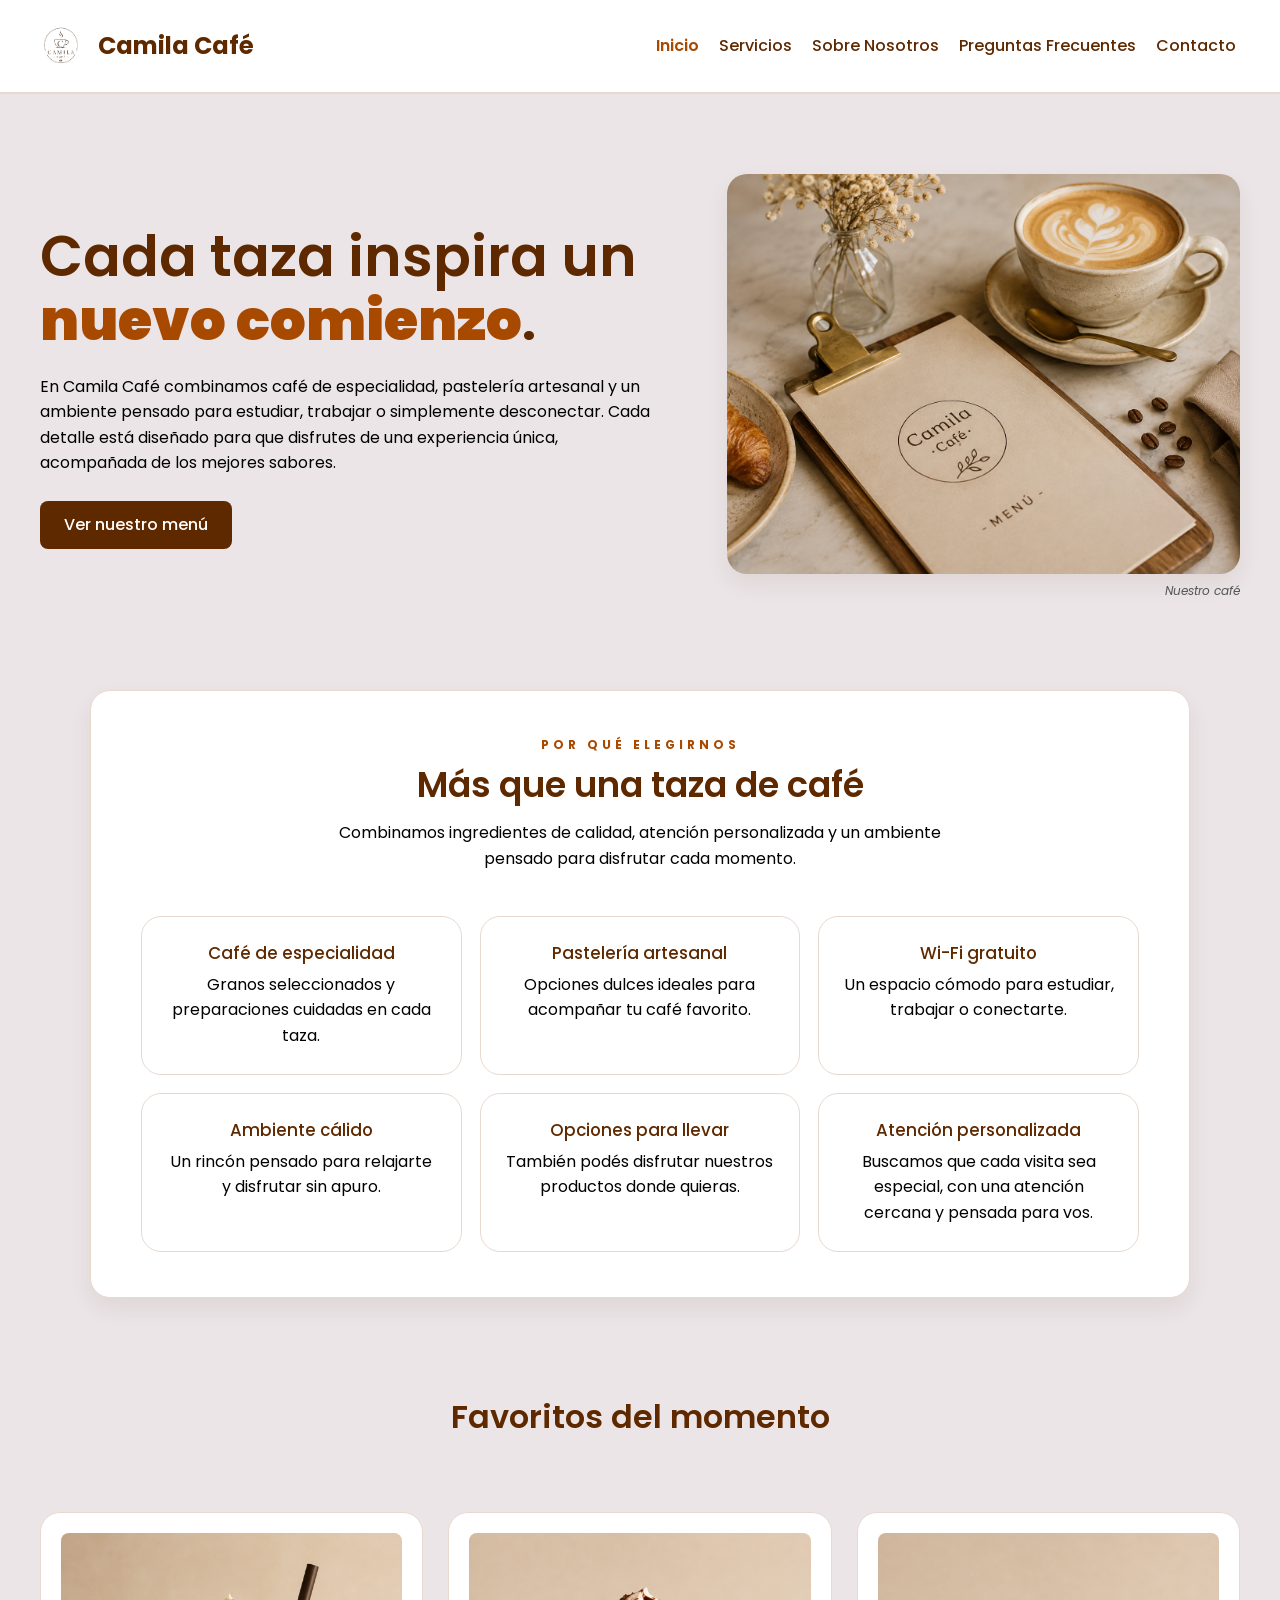
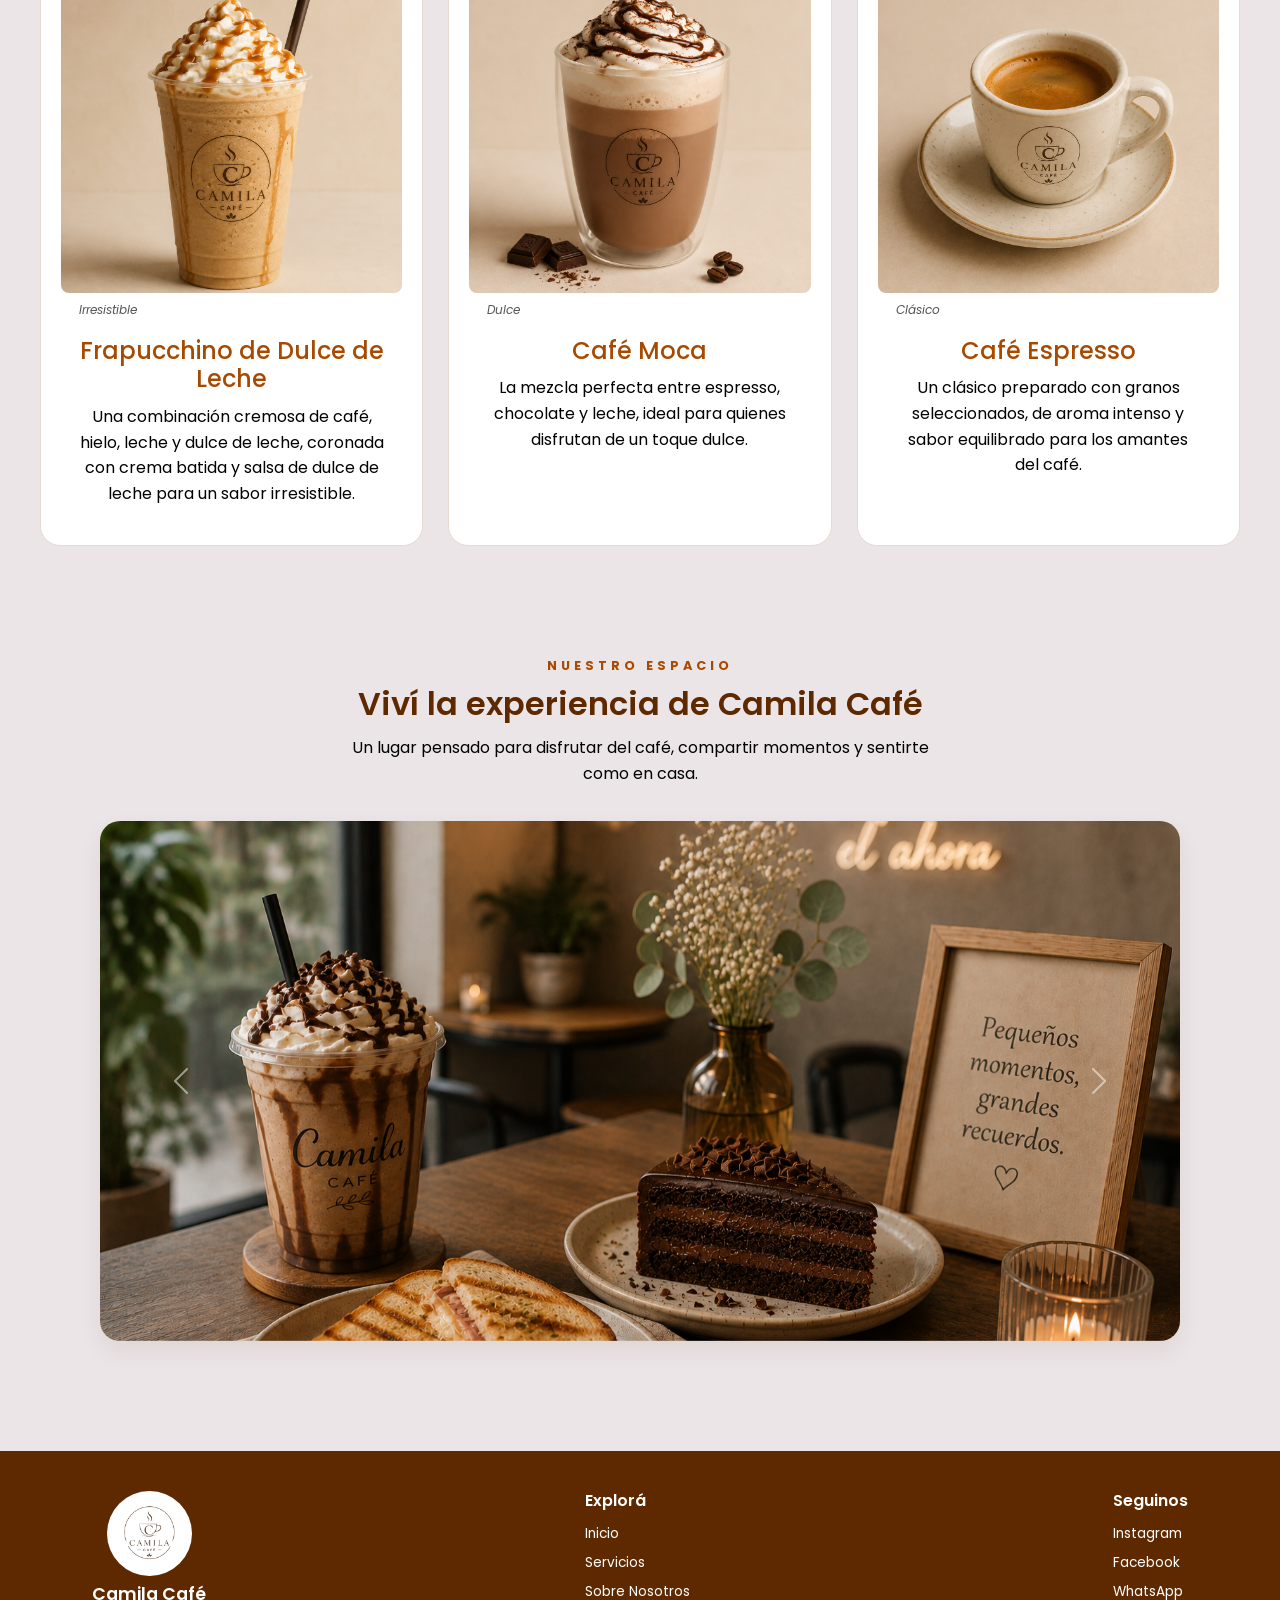
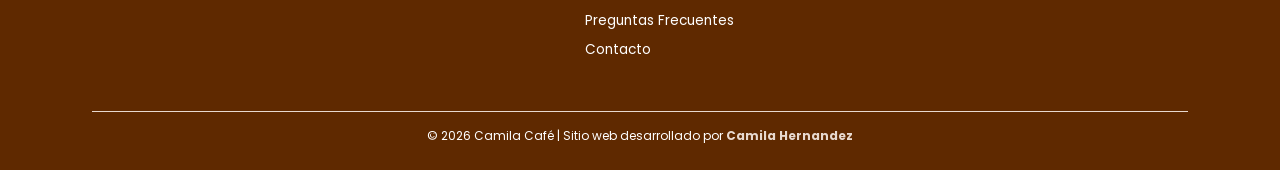
==== index.html @ 02be41f7 "Migracion de CSS a SCSS" ====
<!DOCTYPE html>
<html lang="es">

<head>
    <meta charset="UTF-8">
    <meta name="viewport" content="width=device-width, initial-scale=1.0">

    <title>Inicio</title>

    <!-- BOOTSTRAP CSS -->
    <link href="https://cdn.jsdelivr.net/npm/bootstrap@5.3.8/dist/css/bootstrap.min.css" rel="stylesheet"
        integrity="sha384-sRIl4kxILFvY47J16cr9ZwB07vP4J8+LH7qKQnuqkuIAvNWLzeN8tE5YBujZqJLB" crossorigin="anonymous">

    <!-- MI CSS -->
    <link rel="stylesheet" href="./styles/style.css">

</head>

<body>

    <!-- ENCABEZADO -->
    <header>

        <!-- NAVBAR BOOTSTRAP -->
        <nav class="navbar navbar-expand-lg navbar-camila">

            <div class="container-fluid">

                <!-- LOGO Y NOMBRE -->
                <a class="navbar-brand logo" href="./index.html">
                    <img src="./assets/logosinfondo.png" alt="Logo de Camila Café">
                    <h1>Camila Café</h1>
                </a>

                <!-- BOTÓN HAMBURGUESA -->
                <button class="navbar-toggler" type="button" data-bs-toggle="collapse" data-bs-target="#menuCamila"
                    aria-controls="menuCamila" aria-expanded="false" aria-label="Abrir menú de navegación">

                    <span class="navbar-toggler-icon"></span>

                </button>

                <!-- ENLACES -->
                <div class="collapse navbar-collapse" id="menuCamila">

                    <ul class="navbar-nav ms-auto">

                        <li class="nav-item"><a class="nav-link active" aria-current="page"
                                href="./index.html">Inicio</a></li>
                        <li class="nav-item"><a class="nav-link" href="./pages/servicios.html">Servicios</a></li>
                        <li class="nav-item"><a class="nav-link" href="./pages/sobre-nosotros.html">Sobre Nosotros</a>
                        </li>
                        <li class="nav-item"><a class="nav-link" href="./pages/preguntas.html">Preguntas Frecuentes</a>
                        </li>
                        <li class="nav-item"><a class="nav-link" href="./pages/contacto.html">Contacto</a></li>

                    </ul>

                </div>

            </div>

        </nav>

    </header>

    <!--PAGINA PRINCIPAL-->

    <main>

        <!--HERO-->

        <section class="titulo-inicio">

            <div class="texto-inicio">

                <h2>
                    Cada taza inspira un <strong>nuevo comienzo</strong>.
                </h2>

                <p>
                    En Camila Café combinamos café de especialidad, pastelería artesanal y
                    un ambiente pensado para estudiar, trabajar o simplemente desconectar.
                    Cada detalle está diseñado para que disfrutes de una experiencia única,
                    acompañada de los mejores sabores.
                </p>

                <a href="./pages/servicios.html" class="boton-inicio">
                    Ver nuestro menú
                </a>

            </div>

            <figure class="imagen-inicio">
                <img src="./assets/cafe.png" alt="Café de Camila Café">
                <figcaption> Nuestro café</figcaption>
            </figure>

        </section>


        <!-- info principal-->
        <section class="porque-elegirnos">

            <div class="encabezado-seccion">
                <span>Por qué elegirnos</span>
                <h2>Más que una taza de café</h2>
                <p>
                    Combinamos ingredientes de calidad, atención personalizada
                    y un ambiente pensado para disfrutar cada momento.
                </p>
            </div>

            <div class="beneficios">

                <article class="beneficio">
                    <h3>Café de especialidad</h3>
                    <p>Granos seleccionados y preparaciones cuidadas en cada taza.</p>
                </article>

                <article class="beneficio">
                    <h3>Pastelería artesanal</h3>
                    <p>Opciones dulces ideales para acompañar tu café favorito.</p>
                </article>

                <article class="beneficio">
                    <h3>Wi-Fi gratuito</h3>
                    <p>Un espacio cómodo para estudiar, trabajar o conectarte.</p>
                </article>

                <article class="beneficio">
                    <h3>Ambiente cálido</h3>
                    <p>Un rincón pensado para relajarte y disfrutar sin apuro.</p>
                </article>

                <article class="beneficio">
                    <h3>Opciones para llevar</h3>
                    <p>También podés disfrutar nuestros productos donde quieras.</p>
                </article>

                <article class="beneficio">
                    <h3>Atención personalizada</h3>
                    <p>Buscamos que cada visita sea especial, con una atención cercana y pensada para vos. </p>
                </article>

            </div>

        </section>

        <section class="nuestros-favoritos">
            <div class="encabezado-favoritos">
                <h2>Favoritos del momento</h2>
            </div>

            <div class="contenedor-favoritos">

                <article class="favoritos">
                    <figure>
                        <img src="./assets/frapuchino.png" alt="Foto frapuchino">
                        <figcaption> Irresistible</figcaption>
                    </figure>

                    <div class="texto-favoritos">
                        <h3>Frapucchino de Dulce de Leche</h3>
                        <p>
                            Una combinación cremosa de café, hielo, leche y dulce de leche, coronada con crema batida y
                            salsa de dulce de leche para un sabor irresistible.
                        </p>

                    </div>


                </article>

                <article class="favoritos">
                    <figure>
                        <img src="./assets/cafemoca.png" alt="Foto frapuchino">
                        <figcaption> Dulce</figcaption>
                    </figure>

                    <div class="texto-favoritos">
                        <h3>Café Moca </h3>
                        <p>
                            La mezcla perfecta entre espresso, chocolate y leche,
                            ideal para quienes disfrutan de un toque dulce.
                        </p>

                    </div>


                </article>

                <article class="favoritos">
                    <figure>
                        <img src="./assets/espresso.png" alt="Foto frapuchino">
                        <figcaption> Clásico</figcaption>
                    </figure>

                    <div class="texto-favoritos">
                        <h3>Café Espresso </h3>
                        <p>
                            Un clásico preparado con granos seleccionados, de aroma intenso y sabor equilibrado para los
                            amantes del café.
                        </p>

                    </div>


                </article>


            </div>




        </section>

        <!----- CARRUSEL ------->
        <section class="galeria">

            <div class="encabezado-galeria">
                <span>Nuestro espacio</span>
                <h2>Viví la experiencia de Camila Café</h2>
                <p>
                    Un lugar pensado para disfrutar del café,
                    compartir momentos y sentirte como en casa.
                </p>
            </div>

            <!-- CAROUSEL BOOTSTRAP -->
            <div id="carouselCamila" class="carousel slide">

                <div class="carousel-inner">

                    <div class="carousel-item active">
                        <img src="./assets/carrusel1.png" class="d-block w-100" alt="Interior de Camila Café">
                    </div>
                    <div class="carousel-item">
                        <img src="./assets/carrusel2.png" class="d-block w-100" alt="Mesa y café de Camila Café">
                    </div>
                    <div class="carousel-item">
                        <img src="./assets/carrusel3.png" class="d-block w-100" alt="Sector de café de Camila Café">
                    </div>
                    <div class="carousel-item">
                        <img src="./assets/carrusel4.png" class="d-block w-100" alt="Sector de café de Camila Café">
                    </div>
                    <div class="carousel-item">
                        <img src="./assets/carrusel5.png" class="d-block w-100" alt="Sector de café de Camila Café">
                    </div>

                </div>

                <!-- FLECHA ANTERIOR -->
                <button class="carousel-control-prev" type="button" data-bs-target="#carouselCamila"
                    data-bs-slide="prev">

                    <span class="carousel-control-prev-icon" aria-hidden="true"></span>

                    <span class="visually-hidden">Anterior</span>

                </button>

                <!-- FLECHA SIGUIENTE -->
                <button class="carousel-control-next" type="button" data-bs-target="#carouselCamila"
                    data-bs-slide="next">

                    <span class="carousel-control-next-icon" aria-hidden="true"></span>

                    <span class="visually-hidden">Siguiente</span>

                </button>

            </div>

        </section>


    </main>

    <!-- PIE DE PAGINA-->

    <footer>

        <section class="pie">

            <div class="footerlogo">
                <figure>
                    <img src="./assets/logosinfondo.png" alt="Logo Camila Café">
                    <figcaption>
                        <h3>
                            Camila Café
                        </h3>
                    </figcaption>
                </figure>

            </div>



            <div class="footerlinks">
                <h3>Explorá</h3>
                <nav>
                    <ul>
                        <li><a href="./index.html">Inicio</a></li>
                        <li><a href="./pages/servicios.html">Servicios</a></li>
                        <li><a href="./pages/sobre-nosotros.html"> Sobre Nosotros</a></li>
                        <li><a href="./pages/preguntas.html">Preguntas Frecuentes</a></li>
                        <li><a href="./pages/contacto.html">Contacto</a></li>
                    </ul>
                </nav>

            </div>


            <div class="redes-pie">
                <h3>Seguinos</h3>
                <ul>
                    <li><a href="https://www.instagram.com/" target="_blank" rel="noopener noreferrer">Instagram</a>
                    </li>
                    <li><a href="https://www.facebook.com/" target="_blank" rel="noopener noreferrer">Facebook</a></li>
                    <li><a href="https://www.whatsapp.com/" target="_blank" rel="noopener noreferrer">WhatsApp</a></li>
                </ul>

            </div>

            <div class="copy">
                <p>
                    &copy; 2026 Camila Café | Sitio web desarrollado por <strong>Camila Hernandez</strong>
                </p>

            </div>

        </section>




    </footer>

    <!-- BOOTSTRAP JS -->
    <script src="https://cdn.jsdelivr.net/npm/bootstrap@5.3.8/dist/js/bootstrap.bundle.min.js"
        integrity="sha384-FKyoEForCGlyvwx9Hj09JcYn3nv7wiPVlz7YYwJrWVcXK/BmnVDxM+D2scQbITxI" crossorigin="anonymous">
        </script>

</body>

</html>
---- styles/style.css ----
@import url("https://fonts.googleapis.com/css2?family=Poppins:wght@300;400;500;600;700&display=swap");
* {
  margin: 0;
  padding: 0;
  box-sizing: border-box;
}

body {
  font-family: "Poppins", sans-serif;
  color: #000000;
  background-color: #EBE5E7;
  font-size: 16px;
}

main {
  padding: 20px;
}
main h2 {
  font-size: 2rem;
  font-weight: 600;
  color: #5F2900;
}
main h3 {
  font-size: 1.5rem;
  font-weight: 500;
  color: #A84900;
}
main p {
  font-size: 1rem;
  font-weight: 400;
  line-height: 1.6;
  color: #000000;
}

section {
  padding: 10px;
  margin-bottom: 5px;
}

img {
  max-width: 100%;
  height: auto;
}

header {
  background-color: #FFFFFF;
  border-bottom: 2px solid #E8D9CF;
}

.navbar-camila {
  padding: 1rem 1.5rem;
}
.navbar-camila .navbar-nav {
  gap: 0.25rem;
}
.navbar-camila .nav-link {
  color: #5F2900;
  font-weight: 500;
  padding: 0.75rem 1rem;
  border-radius: 8px;
  transition: 0.3s;
}
.navbar-camila .nav-link:hover {
  background-color: #E8D9CF;
  color: #A84900;
}
.navbar-camila .nav-link.active {
  color: #A84900;
  font-weight: 600;
}

.logo {
  display: flex;
  align-items: center;
  gap: 0.75rem;
  text-decoration: none;
}
.logo img {
  width: 50px;
  height: auto;
}
.logo h1 {
  color: #5F2900;
  font-size: 1.5rem;
  font-weight: 700;
  margin: 0;
}

.navbar-toggler {
  border: 1px solid #E8D9CF;
}
.navbar-toggler:focus {
  box-shadow: 0 0 0 0.15rem rgba(95, 41, 0, 0.15);
}

footer {
  background-color: #5F2900;
  color: #FFFFFF;
  padding: 30px 20px 15px;
}
footer ul {
  padding: 0;
  margin: 0;
}
footer li {
  list-style: none;
  margin-bottom: 5px;
}
footer a {
  color: #FFFFFF;
  text-decoration: none;
  font-size: 0.85rem;
  transition: 0.3s;
}
footer a:hover {
  color: #E8D9CF;
}

.pie {
  max-width: 1200px;
  width: 90%;
  margin: 0 auto;
  display: flex;
  flex-direction: column;
  align-items: center;
  gap: 25px;
}

.footerlogo {
  display: flex;
  justify-content: center;
  align-items: center;
}
.footerlogo figure {
  margin: 0;
  text-align: center;
}
.footerlogo img {
  width: 85px;
  height: auto;
  background-color: #FFFFFF;
  border-radius: 50%;
  padding: 5px;
}
.footerlogo h3 {
  margin: 8px 0 0;
  color: #FFFFFF;
  font-size: 1.1rem;
  font-weight: 600;
}

.footerlinks,
.redes-pie {
  text-align: center;
}
.footerlinks h3,
.redes-pie h3 {
  color: #FFFFFF;
  font-size: 1rem;
  font-weight: 600;
  margin-bottom: 10px;
}

.copy {
  width: 100%;
  margin-top: 5px;
  padding-top: 15px;
  border-top: 1px solid #E8D9CF;
  text-align: center;
}
.copy p {
  margin: 0;
  color: #FFFFFF;
  font-size: 0.75rem;
}
.copy strong {
  color: #E8D9CF;
}

@media (min-width: 768px) {
  .pie {
    flex-direction: row;
    justify-content: space-between;
    align-items: flex-start;
    flex-wrap: wrap;
  }
  .footerlogo,
  .footerlinks,
  .redes-pie {
    text-align: left;
  }
  .copy {
    flex-basis: 100%;
  }
}
@media (min-width: 1024px) {
  .pie {
    flex-direction: row;
    justify-content: space-between;
    align-items: flex-start;
    flex-wrap: wrap;
    gap: 40px;
  }
  .footerlogo {
    justify-content: flex-start;
    text-align: left;
  }
  .footerlinks {
    text-align: left;
  }
  .redes-pie {
    text-align: left;
  }
  .copy {
    flex-basis: 100%;
    width: 100%;
  }
}
.titulo-inicio {
  max-width: 1250px;
  margin: 40px auto 60px;
  padding: 20px;
  display: grid;
  grid-template-columns: 1fr;
  gap: 35px;
  align-items: center;
}

.texto-inicio h2 {
  margin-bottom: 20px;
  font-size: 2.5rem;
  line-height: 1.15;
  font-weight: 600;
  color: #5F2900;
}
.texto-inicio h2 strong {
  color: #A84900;
}
.texto-inicio p {
  margin-bottom: 25px;
}

.imagen-inicio {
  margin: 0;
}
.imagen-inicio img {
  width: 100%;
  height: 280px;
  object-fit: cover;
  border-radius: 20px;
  box-shadow: 0 10px 22px rgba(95, 41, 0, 0.08);
}
.imagen-inicio figcaption {
  margin-top: 8px;
  font-size: 0.75rem;
  font-style: italic;
  color: #555555;
  text-align: right;
}

.porque-elegirnos {
  max-width: 1100px;
  width: 90%;
  margin: 70px auto;
  padding: 35px 25px;
  background-color: #FFFFFF;
  border: 1px solid #E8D9CF;
  border-radius: 20px;
  box-shadow: 0 10px 22px rgba(95, 41, 0, 0.08);
  text-align: center;
}

.encabezado-seccion {
  max-width: 650px;
  margin: 0 auto 45px;
  text-align: center;
}
.encabezado-seccion span {
  display: block;
  margin-bottom: 10px;
  color: #A84900;
  font-size: 0.75rem;
  font-weight: 700;
  letter-spacing: 4px;
  text-transform: uppercase;
}
.encabezado-seccion h2 {
  margin-bottom: 14px;
  font-size: 2.2rem;
  font-weight: 600;
  color: #5F2900;
}
.encabezado-seccion p {
  max-width: 620px;
  margin: 0 auto;
}

.beneficios {
  display: grid;
  grid-template-columns: 1fr;
  gap: 18px;
}

.nuestros-favoritos {
  max-width: 1250px;
  margin: 80px auto;
  padding: 20px;
  display: grid;
  grid-template-areas: "titulo" "favoritos";
  grid-template-columns: 1fr;
  gap: 2rem;
}

.encabezado-favoritos {
  grid-area: titulo;
  margin-bottom: 35px;
  text-align: center;
}

.contenedor-favoritos {
  grid-area: favoritos;
  display: grid;
  grid-template-columns: 1fr;
  gap: 25px;
}

.galeria {
  max-width: 1100px;
  width: 90%;
  margin: 80px auto;
}

.encabezado-galeria {
  margin-bottom: 35px;
  text-align: center;
}
.encabezado-galeria span {
  display: block;
  margin-bottom: 10px;
  color: #A84900;
  font-size: 0.8rem;
  font-weight: 700;
  letter-spacing: 4px;
  text-transform: uppercase;
}
.encabezado-galeria h2 {
  margin-bottom: 12px;
  color: #5F2900;
}
.encabezado-galeria p {
  max-width: 600px;
  margin: 0 auto;
}

#carouselCamila {
  overflow: hidden;
  border-radius: 20px;
  box-shadow: 0 10px 22px rgba(95, 41, 0, 0.08);
}
#carouselCamila .carousel-item img {
  width: 100%;
  height: 300px;
  object-fit: cover;
}

.contenedor {
  max-width: 1200px;
  width: 90%;
  margin: 70px auto 90px;
  padding: 55px 30px;
  background-color: #FFFFFF;
  border-radius: 20px;
  box-shadow: 0 10px 22px rgba(95, 41, 0, 0.08);
  text-align: center;
  position: relative;
  overflow: hidden;
}
.contenedor span {
  display: block;
  margin-bottom: 15px;
  color: #A84900;
  font-size: 0.8rem;
  font-weight: 700;
  letter-spacing: 4px;
  text-transform: uppercase;
}
.contenedor h2 {
  margin-bottom: 0;
  color: #5F2900;
  font-size: 2.4rem;
  font-weight: 600;
}
.contenedor::before {
  content: "";
  position: absolute;
  top: 0;
  left: 50%;
  transform: translateX(-50%);
  width: 100px;
  height: 5px;
  background-color: #A84900;
  border-radius: 0 0 20px 20px;
}

.cafe-caliente,
.cafe-frio,
.pasteleria {
  max-width: 1200px;
  width: 90%;
  margin: 0 auto 70px;
}
.cafe-caliente h2,
.cafe-frio h2,
.pasteleria h2 {
  margin-bottom: 30px;
  text-align: center;
  color: #5F2900;
}

.contenedor-calientes,
.contenedor-frios,
.contenedor-tortas {
  display: grid;
  grid-template-columns: 1fr;
  gap: 2rem;
}

.historia {
  max-width: 1100px;
  width: 90%;
  margin: 40px auto 70px;
  padding: 40px 25px;
  background-color: #FFFFFF;
  border: 1px solid #E8D9CF;
  border-radius: 20px;
  box-shadow: 0 10px 22px rgba(95, 41, 0, 0.08);
  position: relative;
  overflow: hidden;
}
.historia h2 {
  margin-bottom: 25px;
  color: #5F2900;
  text-align: left;
  font-size: 2rem;
}
.historia::after {
  content: "";
  position: absolute;
  width: 150px;
  height: 150px;
  top: -70px;
  right: -60px;
  background-color: #E8D9CF;
  border-radius: 50%;
  opacity: 0.5;
}

.esencia {
  max-width: 1100px;
  width: 90%;
  margin: 0 auto 70px;
}
.esencia h2 {
  text-align: center;
  margin-bottom: 35px;
  color: #5F2900;
}

.contenedor-esencia {
  display: flex;
  flex-direction: column;
  gap: 25px;
}

.cafeteria {
  max-width: 1100px;
  width: 90%;
  margin: 0 auto 80px;
}

.cafeteria-nosotros {
  display: flex;
  flex-direction: column;
  align-items: center;
  gap: 25px;
}
.cafeteria-nosotros h2 {
  text-align: center;
}
.cafeteria-nosotros figure {
  margin: 0;
  width: 100%;
}
.cafeteria-nosotros img {
  width: 100%;
  height: 320px;
  object-fit: cover;
  border-radius: 20px;
  box-shadow: 0 10px 22px rgba(95, 41, 0, 0.08);
}
.cafeteria-nosotros figcaption {
  margin-top: 8px;
  font-size: 0.8rem;
  font-style: italic;
  color: #555555;
  text-align: right;
}

.preguntas-frecuentes {
  max-width: 900px;
  width: 90%;
  margin: 0 auto 80px;
}
.preguntas-frecuentes > h2 {
  margin-bottom: 30px;
  color: #5F2900;
  text-align: center;
}

.accordion {
  --bs-accordion-border-color: #E8D9CF;
  --bs-accordion-border-radius: 20px;
}

.contacto {
  margin-bottom: 40px;
}

.informacion {
  max-width: 1100px;
  width: 90%;
  margin: 0 auto 50px;
}
.informacion > h2 {
  margin-bottom: 30px;
  text-align: center;
  color: #5F2900;
}

.texto-info {
  max-width: 600px;
  margin: 0 auto 35px;
  text-align: center;
}

.contenedor-informacion {
  display: flex;
  flex-direction: column;
  justify-content: center;
  gap: 20px;
}

@media (min-width: 768px) {
  .titulo-inicio {
    grid-template-columns: 1fr 1fr;
    gap: 45px;
  }
  .texto-inicio h2 {
    font-size: 3rem;
  }
  .imagen-inicio img {
    height: 350px;
  }
  .porque-elegirnos {
    padding: 45px 40px;
  }
  .beneficios {
    grid-template-columns: repeat(2, 1fr);
  }
  .contenedor-favoritos {
    grid-template-columns: repeat(2, 1fr);
  }
  #carouselCamila .carousel-item img {
    height: 430px;
  }
  .contenedor {
    padding: 65px 50px;
  }
  .contenedor h2 {
    font-size: 3rem;
  }
  .contenedor-calientes,
  .contenedor-frios,
  .contenedor-tortas {
    grid-template-columns: repeat(2, 1fr);
  }
  .contenedor-esencia {
    flex-direction: row;
  }
  .historia p {
    text-align: justify;
  }
  .cafeteria-nosotros img {
    height: 420px;
  }
  .contenedor-informacion {
    flex-direction: row;
    flex-wrap: wrap;
  }
  .informacion > h2 {
    font-size: 2rem;
  }
}
@media (min-width: 1024px) {
  .titulo-inicio {
    grid-template-columns: 1.1fr 0.9fr;
    gap: 60px;
  }
  .texto-inicio h2 {
    font-size: 3.5rem;
  }
  .imagen-inicio img {
    height: 400px;
  }
  .porque-elegirnos {
    padding: 45px 50px;
  }
  .beneficios {
    grid-template-columns: repeat(3, 1fr);
  }
  .contenedor-favoritos {
    grid-template-columns: repeat(3, 1fr);
  }
  #carouselCamila .carousel-item img {
    height: 520px;
  }
  .contenedor {
    padding: 75px 80px;
  }
  .contenedor h2 {
    font-size: 3.6rem;
  }
  .contenedor-calientes,
  .contenedor-frios,
  .contenedor-tortas {
    grid-template-columns: repeat(3, 1fr);
  }
  .cafeteria-nosotros img {
    height: 500px;
  }
  .contenedor-informacion {
    flex-direction: row;
    flex-wrap: nowrap;
    gap: 30px;
  }
}
.boton-inicio {
  display: inline-block;
  padding: 12px 24px;
  background-color: #5F2900;
  color: #FFFFFF;
  border: none;
  border-radius: 8px;
  text-decoration: none;
  font-weight: 500;
  cursor: pointer;
  transition: 0.3s;
}
.boton-inicio:hover {
  background-color: #A84900;
  color: #FFFFFF;
}

.beneficio {
  padding: 26px 24px;
  background-color: #FFFFFF;
  border: 1px solid #E8D9CF;
  border-radius: 20px;
  text-align: center;
  transition: 0.3s;
}
.beneficio h3 {
  margin-bottom: 8px;
  font-size: 1.05rem;
  font-weight: 500;
  color: #5F2900;
}
.beneficio p {
  margin: 0;
}
.beneficio:hover {
  transform: translateY(-4px);
  box-shadow: 0 10px 22px rgba(95, 41, 0, 0.08);
  border-color: #A84900;
}

.favoritos {
  padding: 1.25rem;
  overflow: hidden;
  background-color: #FFFFFF;
  border: 1px solid #E8D9CF;
  border-radius: 20px;
  transition: 0.3s;
}
.favoritos:hover {
  transform: translateY(-5px);
  box-shadow: 0 10px 22px rgba(95, 41, 0, 0.08);
}
.favoritos figure {
  margin: 0;
}
.favoritos img {
  width: 100%;
  height: 320px;
  object-fit: cover;
  border-radius: 8px;
}
.favoritos figcaption {
  padding: 8px 18px 0;
  font-size: 0.75rem;
  font-style: italic;
  color: #555555;
}

.texto-favoritos {
  padding: 18px;
}
.texto-favoritos h3 {
  margin-bottom: 10px;
  color: #A84900;
  text-align: center;
}
.texto-favoritos p {
  margin: 0;
  text-align: center;
}

.calientes,
.frio,
.tortas {
  overflow: hidden;
  padding: 0;
  background-color: #FFFFFF;
  border: 1px solid #E8D9CF;
  border-radius: 20px;
  transition: 0.3s;
}
.calientes:hover,
.frio:hover,
.tortas:hover {
  transform: translateY(-5px);
  box-shadow: 0 10px 22px rgba(95, 41, 0, 0.08);
}
.calientes figure,
.frio figure,
.tortas figure {
  margin: 0;
}
.calientes img,
.frio img,
.tortas img {
  width: 100%;
  height: 280px;
  object-fit: cover;
}
.calientes figcaption,
.frio figcaption,
.tortas figcaption {
  padding: 8px 18px 0;
  font-size: 0.75rem;
  font-style: italic;
  color: #555555;
}
.calientes h3,
.frio h3,
.tortas h3 {
  padding: 15px 18px 0;
  color: #A84900;
  text-align: center;
  font-size: 1.2rem;
}
.calientes p,
.frio p,
.tortas p {
  padding: 0 18px 20px;
  margin: 0;
  text-align: center;
}
.calientes .historia-esencia,
.frio .historia-esencia,
.tortas .historia-esencia {
  flex: 1;
  min-width: 250px;
  padding: 30px 25px;
  background-color: #FFFFFF;
  border: 1px solid #E8D9CF;
  border-radius: 20px;
  text-align: center;
  transition: 0.3s;
}
.calientes .historia-esencia:hover,
.frio .historia-esencia:hover,
.tortas .historia-esencia:hover {
  transform: translateY(-4px);
  box-shadow: 0 10px 22px rgba(95, 41, 0, 0.08);
}
.calientes .historia-esencia h3,
.frio .historia-esencia h3,
.tortas .historia-esencia h3 {
  margin-bottom: 10px;
  color: #A84900;
}
.calientes .historia-esencia p,
.frio .historia-esencia p,
.tortas .historia-esencia p {
  margin: 0;
}

.historia-esencia {
  flex: 1;
  padding: 30px 25px;
  background-color: #FFFFFF;
  border: 1px solid #E8D9CF;
  border-radius: 20px;
  text-align: center;
  transition: 0.3s;
}
.historia-esencia:hover {
  transform: translateY(-4px);
  box-shadow: 0 10px 22px rgba(95, 41, 0, 0.08);
}
.historia-esencia h3 {
  margin-bottom: 10px;
  color: #A84900;
}
.historia-esencia p {
  margin: 0;
}

.accordion-item {
  margin-bottom: 15px;
  overflow: hidden;
  border: 1px solid #E8D9CF !important;
  border-radius: 20px !important;
}

.accordion-button {
  padding: 20px 25px;
  color: #5F2900;
  background-color: #FFFFFF;
  font-weight: 600;
  box-shadow: none !important;
}
.accordion-button:not(.collapsed) {
  color: #A84900;
  background-color: #EBE5E7;
  box-shadow: none;
}
.accordion-button:focus {
  border-color: #E8D9CF;
  box-shadow: none;
}

.accordion-body {
  padding: 20px 25px;
  background-color: #FFFFFF;
}

.ubis {
  flex: 1;
  width: 100%;
  padding: 30px 25px;
  background-color: #FFFFFF;
  border: 1px solid #E8D9CF;
  border-radius: 20px;
  text-align: center;
  transition: 0.3s;
}
.ubis:hover {
  transform: translateY(-4px);
  box-shadow: 0 10px 22px rgba(95, 41, 0, 0.08);
}
.ubis h3 {
  margin-bottom: 12px;
  color: #A84900;
  font-size: 1.15rem;
}
.ubis p {
  margin: 0;
  font-size: 0.95rem;
}

@media (min-width: 768px) {
  .favoritos img {
    height: 340px;
  }
  .calientes img,
  .frio img,
  .tortas img {
    height: 320px;
  }
  .preguntas-frecuentes {
    width: 85%;
    max-width: 800px;
    margin-bottom: 70px;
  }
  .preguntas-frecuentes > h2 {
    font-size: 2rem;
  }
  .accordion-button {
    padding: 20px 22px;
    font-size: 1rem;
  }
  .accordion-body {
    padding: 20px 22px;
    font-size: 0.95rem;
  }
}
@media (min-width: 1024px) {
  .favoritos img {
    height: 360px;
  }
  .calientes img,
  .frio img,
  .tortas img {
    height: 350px;
  }
  .preguntas-frecuentes {
    max-width: 900px;
    width: 80%;
    margin-bottom: 90px;
  }
  .preguntas-frecuentes > h2 {
    font-size: 2.2rem;
    margin-bottom: 35px;
  }
  .accordion-button {
    padding: 22px 25px;
    font-size: 1.05rem;
  }
  .accordion-body {
    padding: 22px 25px;
    font-size: 1rem;
  }
  .ubis {
    min-width: 0;
    padding: 35px 30px;
  }
}

/*# sourceMappingURL=style.css.map */
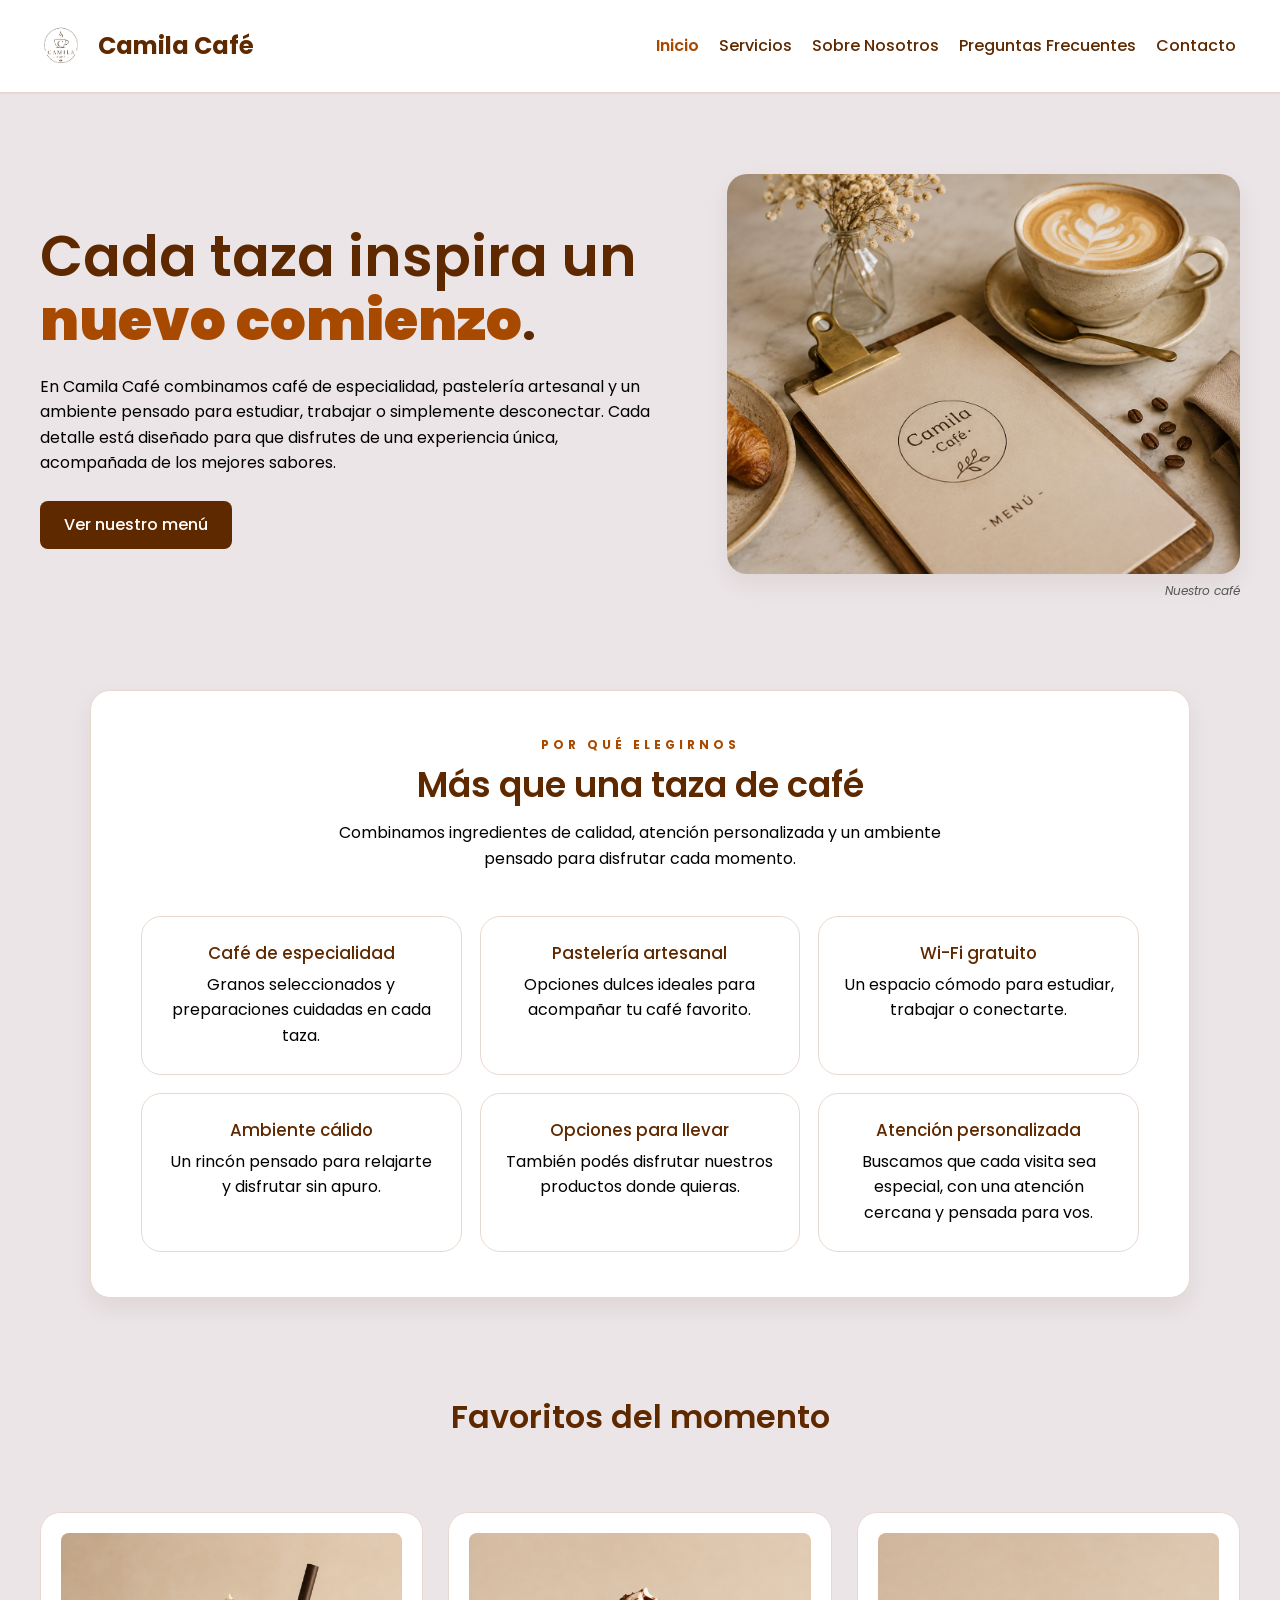
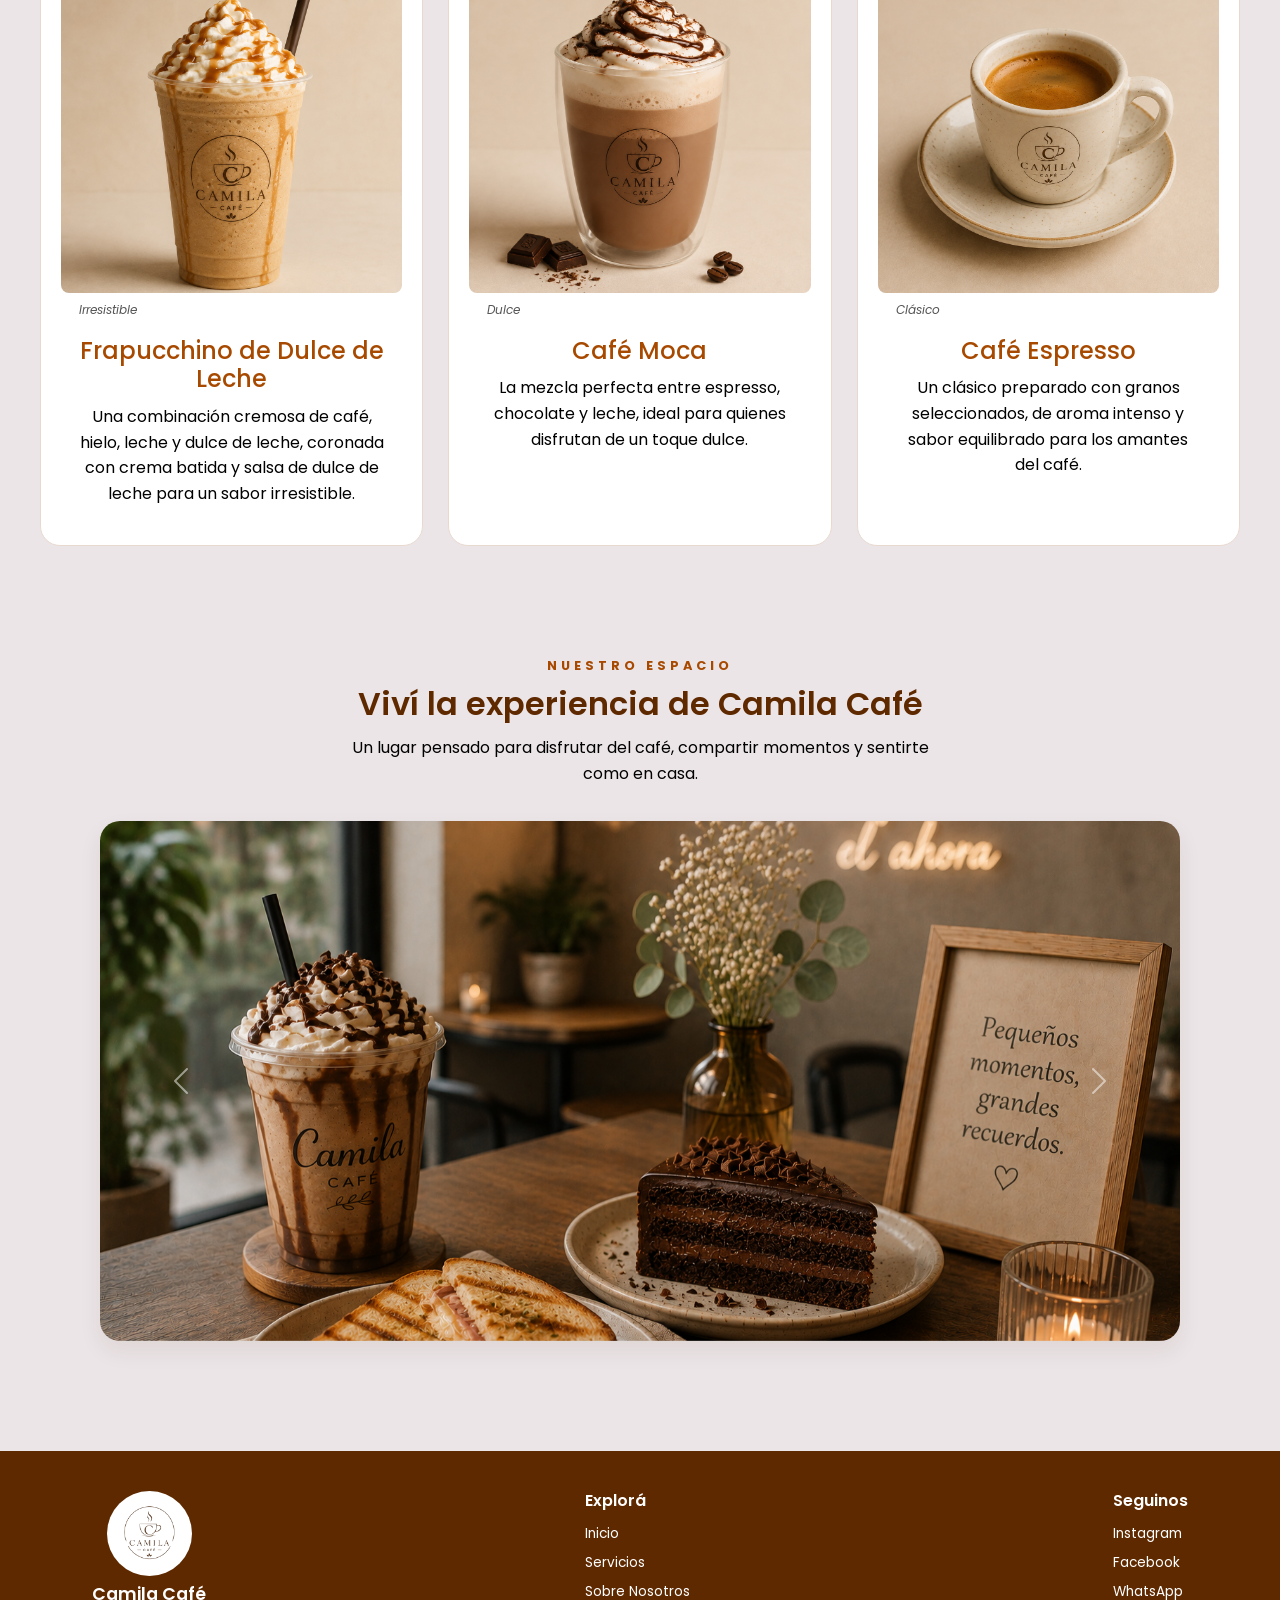
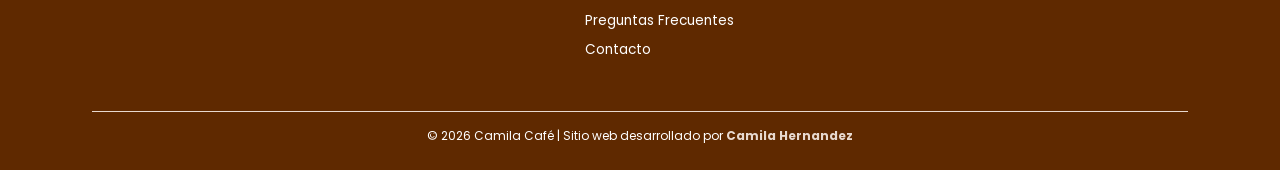
==== commit 063af67c: "Agregue animaciones al index" ====
--- a/index.html
+++ b/index.html
@@ -10,6 +10,14 @@
     <!-- BOOTSTRAP CSS -->
     <link href="https://cdn.jsdelivr.net/npm/bootstrap@5.3.8/dist/css/bootstrap.min.css" rel="stylesheet"
         integrity="sha384-sRIl4kxILFvY47J16cr9ZwB07vP4J8+LH7qKQnuqkuIAvNWLzeN8tE5YBujZqJLB" crossorigin="anonymous">
+
+    <!-- AOS -->
+
+    <link href="https://unpkg.com/aos@2.3.1/dist/aos.css" rel="stylesheet">
+
+    <!-- ANIMATE -->
+
+    <link rel="stylesheet" href="https://cdnjs.cloudflare.com/ajax/libs/animate.css/4.1.1/animate.min.css" />
 
     <!-- MI CSS -->
     <link rel="stylesheet" href="./styles/style.css">
@@ -74,7 +82,7 @@
 
             <div class="texto-inicio">
 
-                <h2>
+                <h2 class="animate__animated animate__fadeInLeft animate__slow">
                     Cada taza inspira un <strong>nuevo comienzo</strong>.
                 </h2>
 
@@ -111,7 +119,7 @@
                 </p>
             </div>
 
-            <div class="beneficios">
+            <div class="beneficios"  data-aos="fade-up" data-aos-duration="500" data-aos-easing="ease-out-cubic">
 
                 <article class="beneficio">
                     <h3>Café de especialidad</h3>
@@ -152,7 +160,7 @@
                 <h2>Favoritos del momento</h2>
             </div>
 
-            <div class="contenedor-favoritos">
+            <div class="contenedor-favoritos" data-aos="fade-up" data-aos-duration="500" data-aos-easing="ease-out-cubic">
 
                 <article class="favoritos">
                     <figure>
@@ -217,7 +225,7 @@
         </section>
 
         <!----- CARRUSEL ------->
-        <section class="galeria">
+        <section class="galeria" data-aos="fade-up" data-aos-duration="500" data-aos-easing="ease-out-cubic">
 
             <div class="encabezado-galeria">
                 <span>Nuestro espacio</span>
@@ -338,6 +346,13 @@
 
     </footer>
 
+    <!--AOS JS -->
+
+    <script src="https://unpkg.com/aos@2.3.1/dist/aos.js"></script>
+    <script>
+        AOS.init();
+    </script>
+
     <!-- BOOTSTRAP JS -->
     <script src="https://cdn.jsdelivr.net/npm/bootstrap@5.3.8/dist/js/bootstrap.bundle.min.js"
         integrity="sha384-FKyoEForCGlyvwx9Hj09JcYn3nv7wiPVlz7YYwJrWVcXK/BmnVDxM+D2scQbITxI" crossorigin="anonymous">
--- a/styles/style.css
+++ b/styles/style.css
@@ -58,7 +58,6 @@
   font-weight: 500;
   padding: 0.75rem 1rem;
   border-radius: 8px;
-  transition: 0.3s;
 }
 .navbar-camila .nav-link:hover {
   background-color: #E8D9CF;
@@ -110,7 +109,6 @@
   color: #FFFFFF;
   text-decoration: none;
   font-size: 0.85rem;
-  transition: 0.3s;
 }
 footer a:hover {
   color: #E8D9CF;
@@ -371,8 +369,10 @@
   background-color: #FFFFFF;
   border-radius: 20px;
   box-shadow: 0 10px 22px rgba(95, 41, 0, 0.08);
-  text-align: center;
-  position: relative;
+  display: flex;
+  flex-direction: column;
+  align-items: center;
+  text-align: center;
   overflow: hidden;
 }
 .contenedor span {
@@ -392,12 +392,10 @@
 }
 .contenedor::before {
   content: "";
-  position: absolute;
-  top: 0;
-  left: 50%;
-  transform: translateX(-50%);
+  display: block;
   width: 100px;
   height: 5px;
+  margin: -55px auto 35px;
   background-color: #A84900;
   border-radius: 0 0 20px 20px;
 }
@@ -434,7 +432,6 @@
   border: 1px solid #E8D9CF;
   border-radius: 20px;
   box-shadow: 0 10px 22px rgba(95, 41, 0, 0.08);
-  position: relative;
   overflow: hidden;
 }
 .historia h2 {
@@ -442,17 +439,6 @@
   color: #5F2900;
   text-align: left;
   font-size: 2rem;
-}
-.historia::after {
-  content: "";
-  position: absolute;
-  width: 150px;
-  height: 150px;
-  top: -70px;
-  right: -60px;
-  background-color: #E8D9CF;
-  border-radius: 50%;
-  opacity: 0.5;
 }
 
 .esencia {
@@ -550,6 +536,48 @@
   gap: 20px;
 }
 
+.formulario {
+  width: 90%;
+  max-width: 900px;
+  margin: 40px auto 80px;
+  padding: 30px 25px;
+  background-color: #FFFFFF;
+  border: 1px solid #E8D9CF;
+  border-radius: 20px;
+  box-shadow: 0 10px 22px rgba(95, 41, 0, 0.08);
+}
+.formulario h2 {
+  margin-bottom: 25px;
+  color: #5F2900;
+  text-align: center;
+}
+.formulario form {
+  display: flex;
+  flex-direction: column;
+  gap: 20px;
+}
+
+.informaciondecontacto {
+  display: flex;
+  flex-direction: column;
+  gap: 8px;
+}
+.informaciondecontacto label {
+  color: #5F2900;
+  font-weight: 500;
+}
+.informaciondecontacto input,
+.informaciondecontacto textarea {
+  width: 100%;
+  padding: 12px 15px;
+  border: 1px solid #E8D9CF;
+  border-radius: 8px;
+  font-family: inherit;
+}
+.informaciondecontacto textarea {
+  resize: vertical;
+}
+
 @media (min-width: 768px) {
   .titulo-inicio {
     grid-template-columns: 1fr 1fr;
@@ -600,6 +628,29 @@
   .informacion > h2 {
     font-size: 2rem;
   }
+  .formulario {
+    max-width: 800px;
+    padding: 40px;
+  }
+  .formulario form {
+    display: grid;
+    grid-template-columns: repeat(2, 1fr);
+    gap: 20px;
+  }
+  .informaciondecontacto {
+    width: 100%;
+  }
+  .informaciondecontacto input,
+  .informaciondecontacto textarea {
+    width: 100%;
+  }
+  .informaciondecontacto:last-of-type {
+    grid-column: 1/-1;
+  }
+  .boton-formulario {
+    grid-column: 1/-1;
+    justify-self: center;
+  }
 }
 @media (min-width: 1024px) {
   .titulo-inicio {
@@ -642,6 +693,25 @@
     flex-direction: row;
     flex-wrap: nowrap;
     gap: 30px;
+  }
+  .formulario {
+    max-width: 950px;
+    padding: 50px 60px;
+  }
+  .formulario form {
+    column-gap: 35px;
+    row-gap: 25px;
+  }
+  .formulario h2 {
+    font-size: 2rem;
+    margin-bottom: 30px;
+  }
+  .informaciondecontacto {
+    gap: 10px;
+  }
+  .informaciondecontacto input,
+  .informaciondecontacto textarea {
+    padding: 14px 16px;
   }
 }
 .boton-inicio {
@@ -654,20 +724,36 @@
   text-decoration: none;
   font-weight: 500;
   cursor: pointer;
-  transition: 0.3s;
 }
 .boton-inicio:hover {
   background-color: #A84900;
   color: #FFFFFF;
 }
 
+.boton-formulario {
+  display: inline-block;
+  padding: 12px 24px;
+  background-color: #5F2900;
+  color: #FFFFFF;
+  border: none;
+  border-radius: 8px;
+  text-decoration: none;
+  font-weight: 500;
+  cursor: pointer;
+  align-self: center;
+}
+.boton-formulario:hover {
+  background-color: #A84900;
+  color: #FFFFFF;
+}
+
 .beneficio {
   padding: 26px 24px;
   background-color: #FFFFFF;
   border: 1px solid #E8D9CF;
   border-radius: 20px;
-  text-align: center;
-  transition: 0.3s;
+  transition: transform 300ms ease-out;
+  text-align: center;
 }
 .beneficio h3 {
   margin-bottom: 8px;
@@ -679,9 +765,8 @@
   margin: 0;
 }
 .beneficio:hover {
-  transform: translateY(-4px);
-  box-shadow: 0 10px 22px rgba(95, 41, 0, 0.08);
   border-color: #A84900;
+  transform: translate(0, -10px) scale(1.05, 1.05);
 }
 
 .favoritos {
@@ -690,11 +775,7 @@
   background-color: #FFFFFF;
   border: 1px solid #E8D9CF;
   border-radius: 20px;
-  transition: 0.3s;
-}
-.favoritos:hover {
-  transform: translateY(-5px);
-  box-shadow: 0 10px 22px rgba(95, 41, 0, 0.08);
+  transition: transform 300ms ease-out;
 }
 .favoritos figure {
   margin: 0;
@@ -711,6 +792,10 @@
   font-style: italic;
   color: #555555;
 }
+.favoritos:hover {
+  border-color: #A84900;
+  transform: translate(0, -10px) scale(1.05, 1.05);
+}
 
 .texto-favoritos {
   padding: 18px;
@@ -733,13 +818,6 @@
   background-color: #FFFFFF;
   border: 1px solid #E8D9CF;
   border-radius: 20px;
-  transition: 0.3s;
-}
-.calientes:hover,
-.frio:hover,
-.tortas:hover {
-  transform: translateY(-5px);
-  box-shadow: 0 10px 22px rgba(95, 41, 0, 0.08);
 }
 .calientes figure,
 .frio figure,
@@ -786,13 +864,6 @@
   border: 1px solid #E8D9CF;
   border-radius: 20px;
   text-align: center;
-  transition: 0.3s;
-}
-.calientes .historia-esencia:hover,
-.frio .historia-esencia:hover,
-.tortas .historia-esencia:hover {
-  transform: translateY(-4px);
-  box-shadow: 0 10px 22px rgba(95, 41, 0, 0.08);
 }
 .calientes .historia-esencia h3,
 .frio .historia-esencia h3,
@@ -813,11 +884,6 @@
   border: 1px solid #E8D9CF;
   border-radius: 20px;
   text-align: center;
-  transition: 0.3s;
-}
-.historia-esencia:hover {
-  transform: translateY(-4px);
-  box-shadow: 0 10px 22px rgba(95, 41, 0, 0.08);
 }
 .historia-esencia h3 {
   margin-bottom: 10px;
@@ -864,11 +930,6 @@
   border: 1px solid #E8D9CF;
   border-radius: 20px;
   text-align: center;
-  transition: 0.3s;
-}
-.ubis:hover {
-  transform: translateY(-4px);
-  box-shadow: 0 10px 22px rgba(95, 41, 0, 0.08);
 }
 .ubis h3 {
   margin-bottom: 12px;
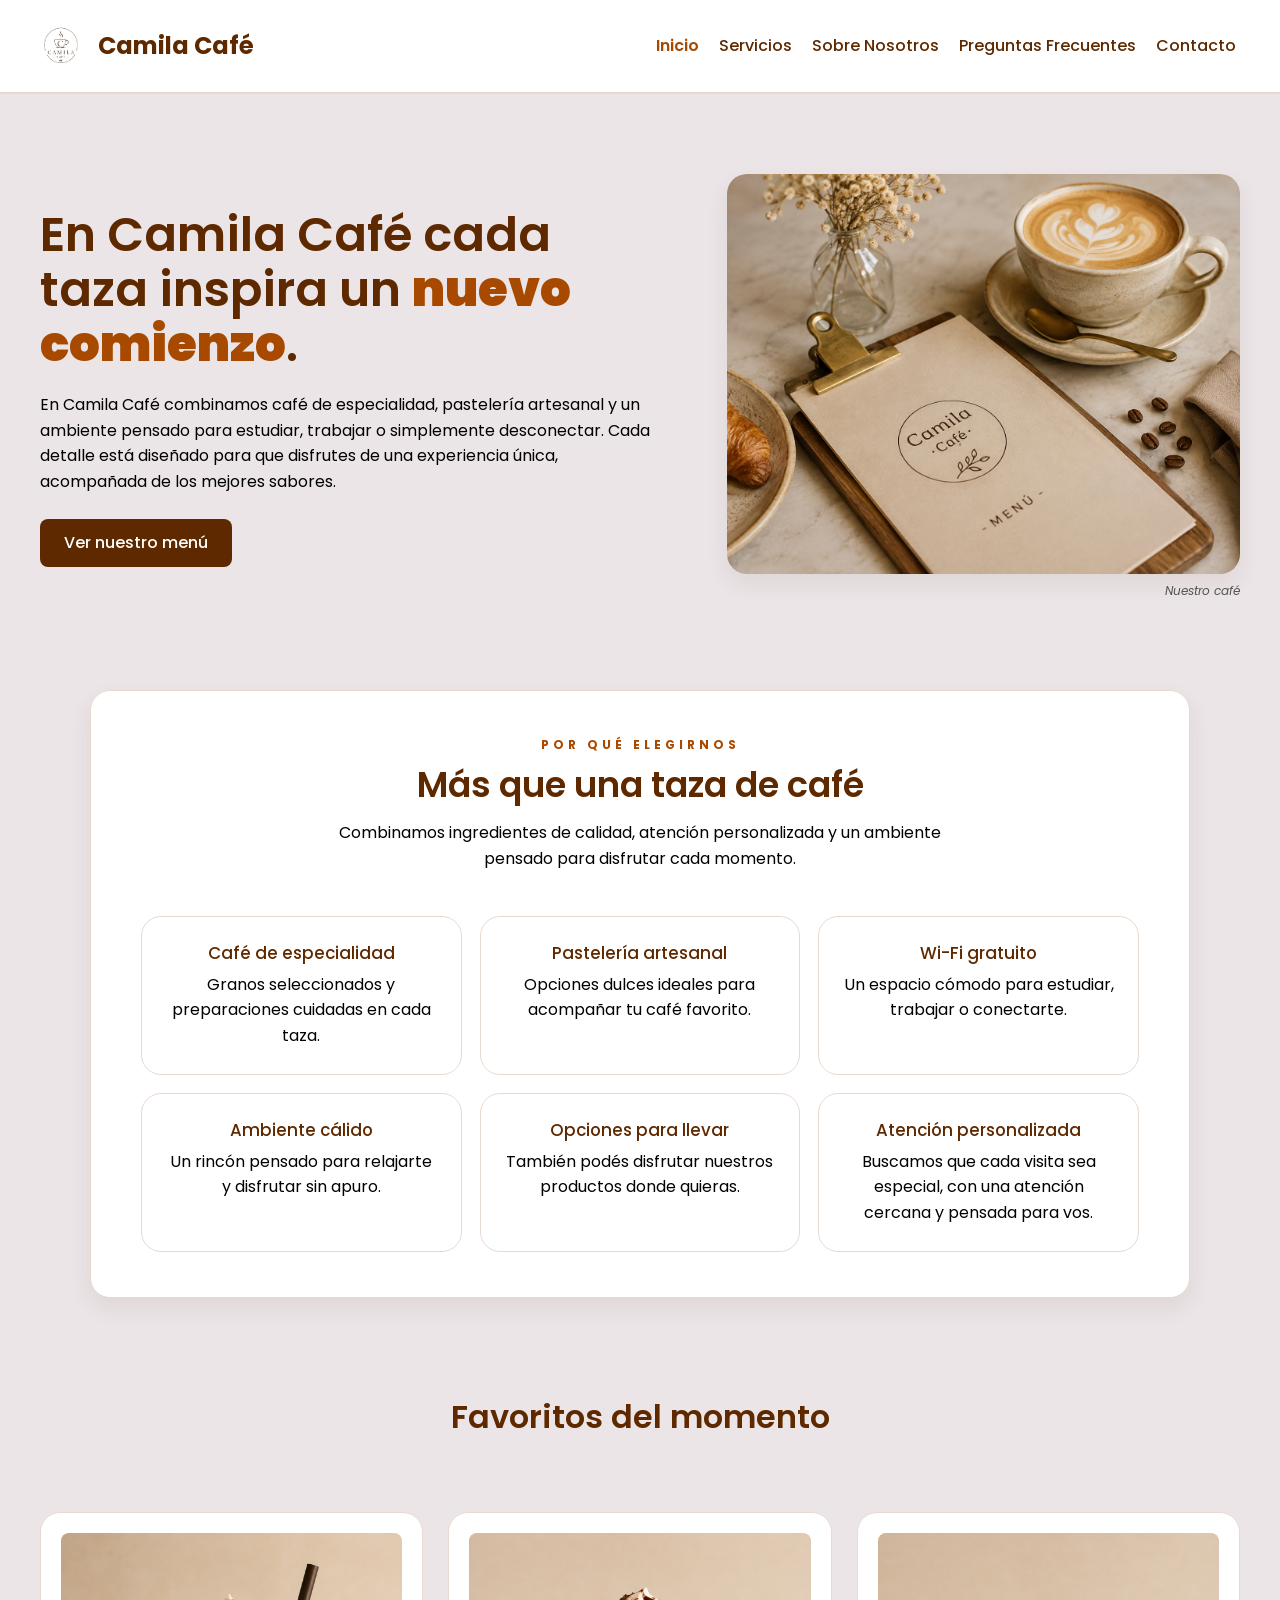
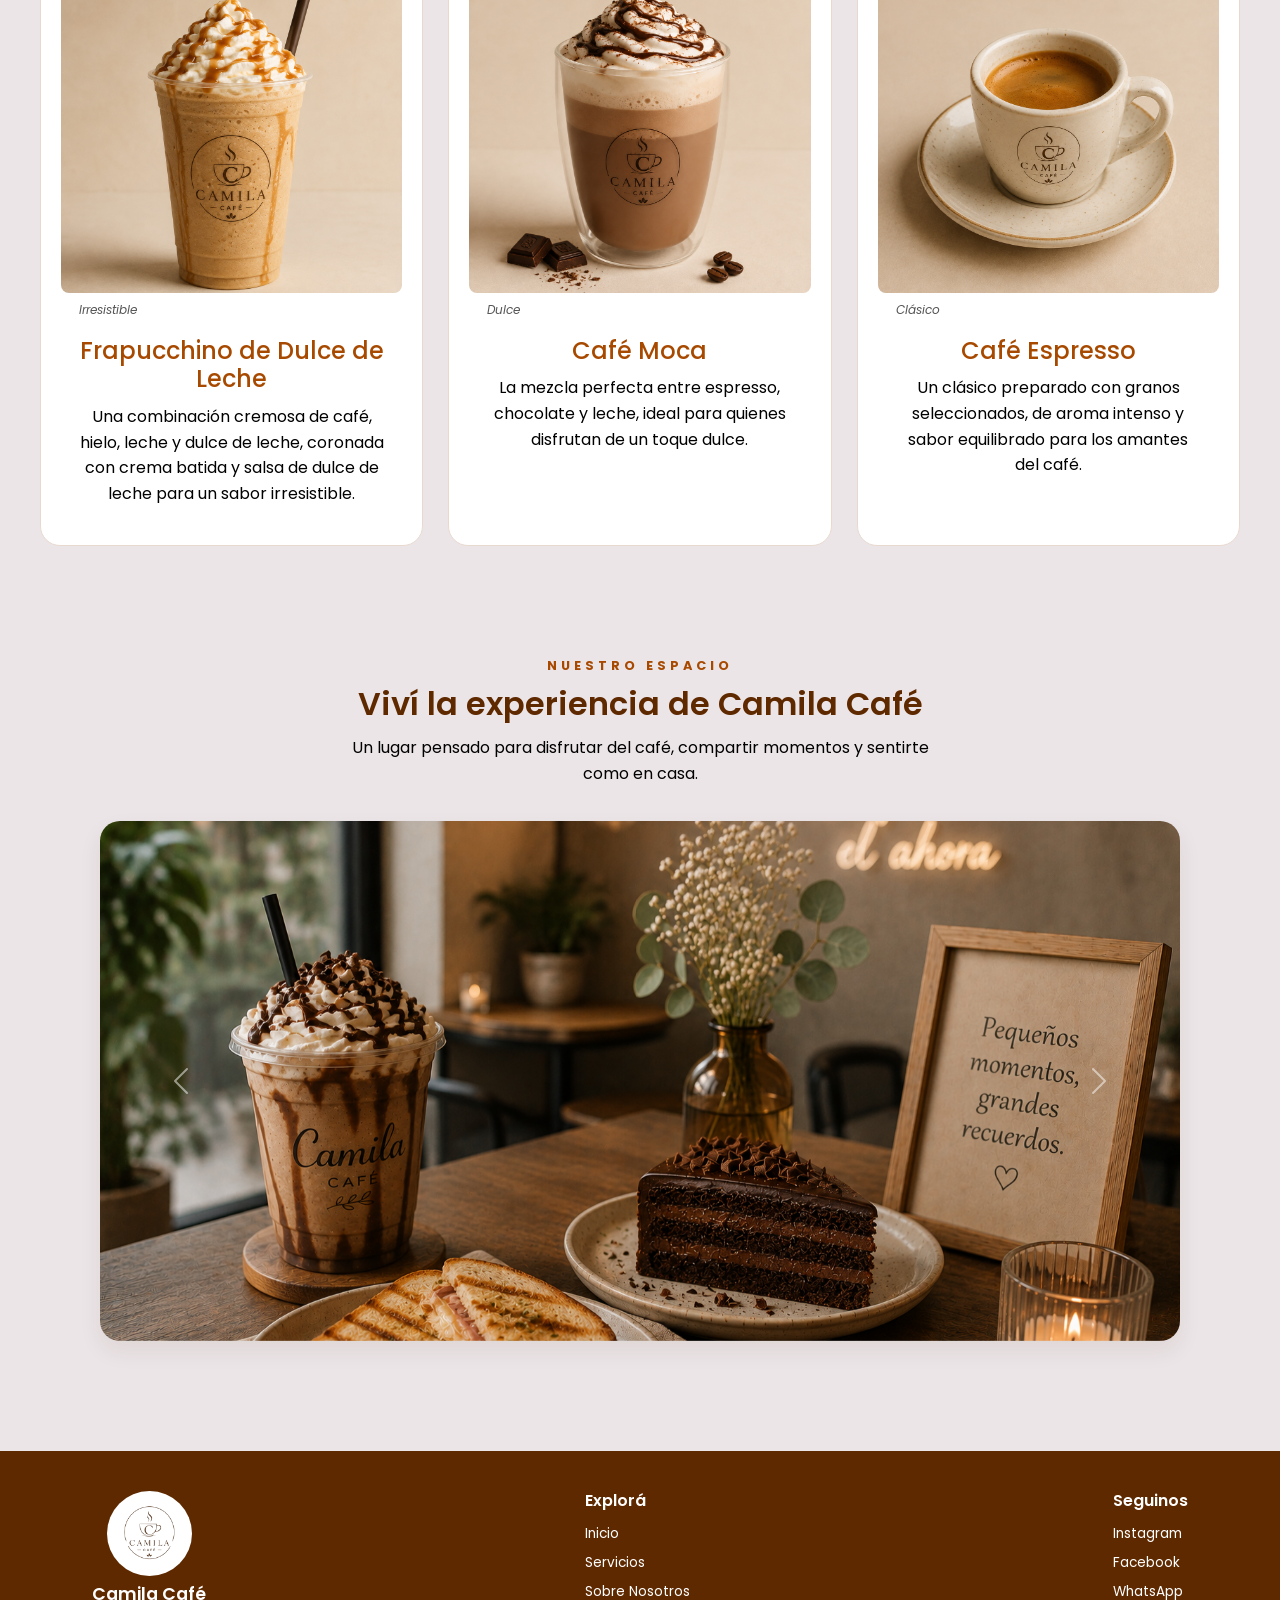
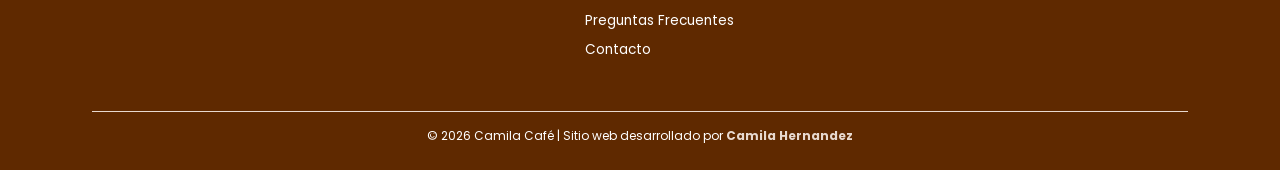
==== commit d6f17f44: "Mejore semantica y jerarquia de titulos" ====
--- a/index.html
+++ b/index.html
@@ -5,7 +5,24 @@
     <meta charset="UTF-8">
     <meta name="viewport" content="width=device-width, initial-scale=1.0">
 
-    <title>Inicio</title>
+    <title>Camila Café | Café de especialidad y pastelería artesanal</title>
+
+    <!--ICONO FAVICON-->
+
+    <link rel="icon" type="image/png" href="./assets/favicon-96x96.png" sizes="96x96" />
+    <link rel="icon" type="image/svg+xml" href="./assets/favicon.svg" />
+    <link rel="shortcut icon" href="./assets/favicon.ico" />
+    <link rel="apple-touch-icon" sizes="180x180" href="./assets/apple-touch-icon.png" />
+    <meta name="apple-mobile-web-app-title" content="Camila Café" />
+    <link rel="manifest" href="./assets/site.webmanifest" />
+
+    <!--METAS-->
+
+    <meta name="description"
+        content="Camila Café es un espacio cálido con café de especialidad, pastelería artesanal y opciones para disfrutar en el momento o llevar.">
+    <meta name="keywords"
+        content="Camila Café, café de especialidad,cafetería, café, pastelería">
+    <meta name="author" content="Camila Hernandez">
 
     <!-- BOOTSTRAP CSS -->
     <link href="https://cdn.jsdelivr.net/npm/bootstrap@5.3.8/dist/css/bootstrap.min.css" rel="stylesheet"
@@ -36,8 +53,8 @@
 
                 <!-- LOGO Y NOMBRE -->
                 <a class="navbar-brand logo" href="./index.html">
-                    <img src="./assets/logosinfondo.png" alt="Logo de Camila Café">
-                    <h1>Camila Café</h1>
+                    <img src="./assets/logo-camila-cafe-sin-fondo.png" alt="Logo de Camila Café">
+                    <span>Camila Café</span>
                 </a>
 
                 <!-- BOTÓN HAMBURGUESA -->
@@ -82,9 +99,9 @@
 
             <div class="texto-inicio">
 
-                <h2 class="animate__animated animate__fadeInLeft animate__slow">
-                    Cada taza inspira un <strong>nuevo comienzo</strong>.
-                </h2>
+                <h1 class="animate__animated animate__fadeInLeft animate__slow">
+                    En Camila Café cada taza inspira un <strong>nuevo comienzo</strong>.
+                </h1>
 
                 <p>
                     En Camila Café combinamos café de especialidad, pastelería artesanal y
@@ -100,7 +117,7 @@
             </div>
 
             <figure class="imagen-inicio">
-                <img src="./assets/cafe.png" alt="Café de Camila Café">
+                <img src="./assets/cafe.png" alt="Taza de café de especialidad">
                 <figcaption> Nuestro café</figcaption>
             </figure>
 
@@ -119,7 +136,7 @@
                 </p>
             </div>
 
-            <div class="beneficios"  data-aos="fade-up" data-aos-duration="500" data-aos-easing="ease-out-cubic">
+            <div class="beneficios" data-aos="fade-up" data-aos-duration="500" data-aos-easing="ease-out-cubic">
 
                 <article class="beneficio">
                     <h3>Café de especialidad</h3>
@@ -160,19 +177,19 @@
                 <h2>Favoritos del momento</h2>
             </div>
 
-            <div class="contenedor-favoritos" data-aos="fade-up" data-aos-duration="500" data-aos-easing="ease-out-cubic">
+            <div class="contenedor-favoritos" data-aos="fade-up" data-aos-duration="500"
+                data-aos-easing="ease-out-cubic">
 
                 <article class="favoritos">
                     <figure>
-                        <img src="./assets/frapuchino.png" alt="Foto frapuchino">
+                        <img src="./assets/frapuchino.png" alt="Frappuccino de dulce de leche con crema batida">
                         <figcaption> Irresistible</figcaption>
                     </figure>
 
                     <div class="texto-favoritos">
                         <h3>Frapucchino de Dulce de Leche</h3>
                         <p>
-                            Una combinación cremosa de café, hielo, leche y dulce de leche, coronada con crema batida y
-                            salsa de dulce de leche para un sabor irresistible.
+                            Una combinación cremosa de café, hielo, leche y dulce de leche, coronada con crema batida y salsa de dulce de leche para un sabor irresistible.
                         </p>
 
                     </div>
@@ -182,7 +199,7 @@
 
                 <article class="favoritos">
                     <figure>
-                        <img src="./assets/cafemoca.png" alt="Foto frapuchino">
+                        <img src="./assets/cafe-moca.png" alt="Café moca con espresso, chocolate y leche">
                         <figcaption> Dulce</figcaption>
                     </figure>
 
@@ -200,7 +217,7 @@
 
                 <article class="favoritos">
                     <figure>
-                        <img src="./assets/espresso.png" alt="Foto frapuchino">
+                        <img src="./assets/espresso.png" alt="Taza de café espresso">
                         <figcaption> Clásico</figcaption>
                     </figure>
 
@@ -242,19 +259,19 @@
                 <div class="carousel-inner">
 
                     <div class="carousel-item active">
-                        <img src="./assets/carrusel1.png" class="d-block w-100" alt="Interior de Camila Café">
+                        <img src="./assets/frappuccino-torta-tostado.png" class="d-block w-100" alt="Frappuccino, torta de chocolate y tostado en Camila Café">
                     </div>
                     <div class="carousel-item">
-                        <img src="./assets/carrusel2.png" class="d-block w-100" alt="Mesa y café de Camila Café">
+                        <img src="./assets/cafe-cheesecake.png" class="d-block w-100" alt="Café con leche, porción de torta y croissant en Camila Café">
                     </div>
                     <div class="carousel-item">
-                        <img src="./assets/carrusel3.png" class="d-block w-100" alt="Sector de café de Camila Café">
+                        <img src="./assets/cafe-pasteleria-tostado.png" class="d-block w-100" alt="Variedad de cafés calientes y café frío en Camila Café">
                     </div>
                     <div class="carousel-item">
-                        <img src="./assets/carrusel4.png" class="d-block w-100" alt="Sector de café de Camila Café">
+                        <img src="./assets/cafe-roll-canela.png" class="d-block w-100" alt="Mesa con café y roll de canela en el interior de Camila Café">
                     </div>
                     <div class="carousel-item">
-                        <img src="./assets/carrusel5.png" class="d-block w-100" alt="Sector de café de Camila Café">
+                        <img src="./assets/variedad-cafes.png" class="d-block w-100" alt="Café con leche y cheesecake con frutos rojos en Camila Café">
                     </div>
 
                 </div>
@@ -294,7 +311,7 @@
 
             <div class="footerlogo">
                 <figure>
-                    <img src="./assets/logosinfondo.png" alt="Logo Camila Café">
+                    <img src="./assets/logo-camila-cafe-sin-fondo.png" alt="Logo Camila Café">
                     <figcaption>
                         <h3>
                             Camila Café
--- a/styles/style.css
+++ b/styles/style.css
@@ -1,4 +1,24 @@
 @import url("https://fonts.googleapis.com/css2?family=Poppins:wght@300;400;500;600;700&display=swap");
+.beneficio, .favoritos, .calientes,
+.frio,
+.tortas, .historia-esencia, .ubis {
+  background-color: #FFFFFF;
+  border: 1px solid #E8D9CF;
+  border-radius: 20px;
+}
+
+.beneficio, .favoritos, .calientes,
+.frio,
+.tortas, .ubis {
+  transition: transform 300ms ease-out;
+}
+.beneficio:hover, .favoritos:hover, .calientes:hover,
+.frio:hover,
+.tortas:hover, .ubis:hover {
+  border-color: #A84900;
+  transform: translate(0, -10px) scale(1.05, 1.05);
+}
+
 * {
   margin: 0;
   padding: 0;
@@ -78,7 +98,7 @@
   width: 50px;
   height: auto;
 }
-.logo h1 {
+.logo span {
   color: #5F2900;
   font-size: 1.5rem;
   font-weight: 700;
@@ -115,19 +135,20 @@
 }
 
 .pie {
+  display: flex;
+  align-items: center;
+  flex-direction: column;
   max-width: 1200px;
   width: 90%;
   margin: 0 auto;
-  display: flex;
-  flex-direction: column;
-  align-items: center;
   gap: 25px;
 }
 
 .footerlogo {
   display: flex;
+  align-items: center;
+  flex-direction: row;
   justify-content: center;
-  align-items: center;
 }
 .footerlogo figure {
   margin: 0;
@@ -224,14 +245,14 @@
   align-items: center;
 }
 
-.texto-inicio h2 {
+.texto-inicio h1 {
   margin-bottom: 20px;
-  font-size: 2.5rem;
+  font-size: 3rem;
   line-height: 1.15;
   font-weight: 600;
   color: #5F2900;
 }
-.texto-inicio h2 strong {
+.texto-inicio h1 strong {
   color: #A84900;
 }
 .texto-inicio p {
@@ -362,6 +383,9 @@
 }
 
 .contenedor {
+  display: flex;
+  align-items: center;
+  flex-direction: column;
   max-width: 1200px;
   width: 90%;
   margin: 70px auto 90px;
@@ -369,13 +393,10 @@
   background-color: #FFFFFF;
   border-radius: 20px;
   box-shadow: 0 10px 22px rgba(95, 41, 0, 0.08);
-  display: flex;
-  flex-direction: column;
-  align-items: center;
   text-align: center;
   overflow: hidden;
 }
-.contenedor span {
+.contenedor h1 {
   display: block;
   margin-bottom: 15px;
   color: #A84900;
@@ -466,8 +487,8 @@
 
 .cafeteria-nosotros {
   display: flex;
+  align-items: center;
   flex-direction: column;
-  align-items: center;
   gap: 25px;
 }
 .cafeteria-nosotros h2 {
@@ -531,8 +552,8 @@
 
 .contenedor-informacion {
   display: flex;
+  align-items: center;
   flex-direction: column;
-  justify-content: center;
   gap: 20px;
 }
 
@@ -733,8 +754,8 @@
 .boton-formulario {
   display: inline-block;
   padding: 12px 24px;
-  background-color: #5F2900;
-  color: #FFFFFF;
+  background-color: #FFFFFF;
+  color: #5F2900;
   border: none;
   border-radius: 8px;
   text-decoration: none;
@@ -747,12 +768,19 @@
   color: #FFFFFF;
 }
 
+@keyframes efecto-esencia {
+  0% {
+    transform: scale(1, 1);
+  }
+  50% {
+    transform: scale(1.05, 1.05);
+  }
+  100% {
+    transform: scale(1, 1);
+  }
+}
 .beneficio {
   padding: 26px 24px;
-  background-color: #FFFFFF;
-  border: 1px solid #E8D9CF;
-  border-radius: 20px;
-  transition: transform 300ms ease-out;
   text-align: center;
 }
 .beneficio h3 {
@@ -764,18 +792,10 @@
 .beneficio p {
   margin: 0;
 }
-.beneficio:hover {
-  border-color: #A84900;
-  transform: translate(0, -10px) scale(1.05, 1.05);
-}
 
 .favoritos {
   padding: 1.25rem;
   overflow: hidden;
-  background-color: #FFFFFF;
-  border: 1px solid #E8D9CF;
-  border-radius: 20px;
-  transition: transform 300ms ease-out;
 }
 .favoritos figure {
   margin: 0;
@@ -792,10 +812,6 @@
   font-style: italic;
   color: #555555;
 }
-.favoritos:hover {
-  border-color: #A84900;
-  transform: translate(0, -10px) scale(1.05, 1.05);
-}
 
 .texto-favoritos {
   padding: 18px;
@@ -815,9 +831,6 @@
 .tortas {
   overflow: hidden;
   padding: 0;
-  background-color: #FFFFFF;
-  border: 1px solid #E8D9CF;
-  border-radius: 20px;
 }
 .calientes figure,
 .frio figure,
@@ -854,35 +867,14 @@
   margin: 0;
   text-align: center;
 }
-.calientes .historia-esencia,
-.frio .historia-esencia,
-.tortas .historia-esencia {
-  flex: 1;
-  min-width: 250px;
-  padding: 30px 25px;
-  background-color: #FFFFFF;
-  border: 1px solid #E8D9CF;
-  border-radius: 20px;
-  text-align: center;
-}
-.calientes .historia-esencia h3,
-.frio .historia-esencia h3,
-.tortas .historia-esencia h3 {
-  margin-bottom: 10px;
-  color: #A84900;
-}
-.calientes .historia-esencia p,
-.frio .historia-esencia p,
-.tortas .historia-esencia p {
-  margin: 0;
-}
 
 .historia-esencia {
+  animation-name: efecto-esencia;
+  animation-duration: 4s;
+  animation-timing-function: ease-in;
+  animation-iteration-count: 3;
   flex: 1;
   padding: 30px 25px;
-  background-color: #FFFFFF;
-  border: 1px solid #E8D9CF;
-  border-radius: 20px;
   text-align: center;
 }
 .historia-esencia h3 {
@@ -896,8 +888,8 @@
 .accordion-item {
   margin-bottom: 15px;
   overflow: hidden;
-  border: 1px solid #E8D9CF !important;
-  border-radius: 20px !important;
+  border: 1px solid #E8D9CF;
+  border-radius: 20px;
 }
 
 .accordion-button {
@@ -905,7 +897,7 @@
   color: #5F2900;
   background-color: #FFFFFF;
   font-weight: 600;
-  box-shadow: none !important;
+  box-shadow: none;
 }
 .accordion-button:not(.collapsed) {
   color: #A84900;
@@ -926,9 +918,6 @@
   flex: 1;
   width: 100%;
   padding: 30px 25px;
-  background-color: #FFFFFF;
-  border: 1px solid #E8D9CF;
-  border-radius: 20px;
   text-align: center;
 }
 .ubis h3 {
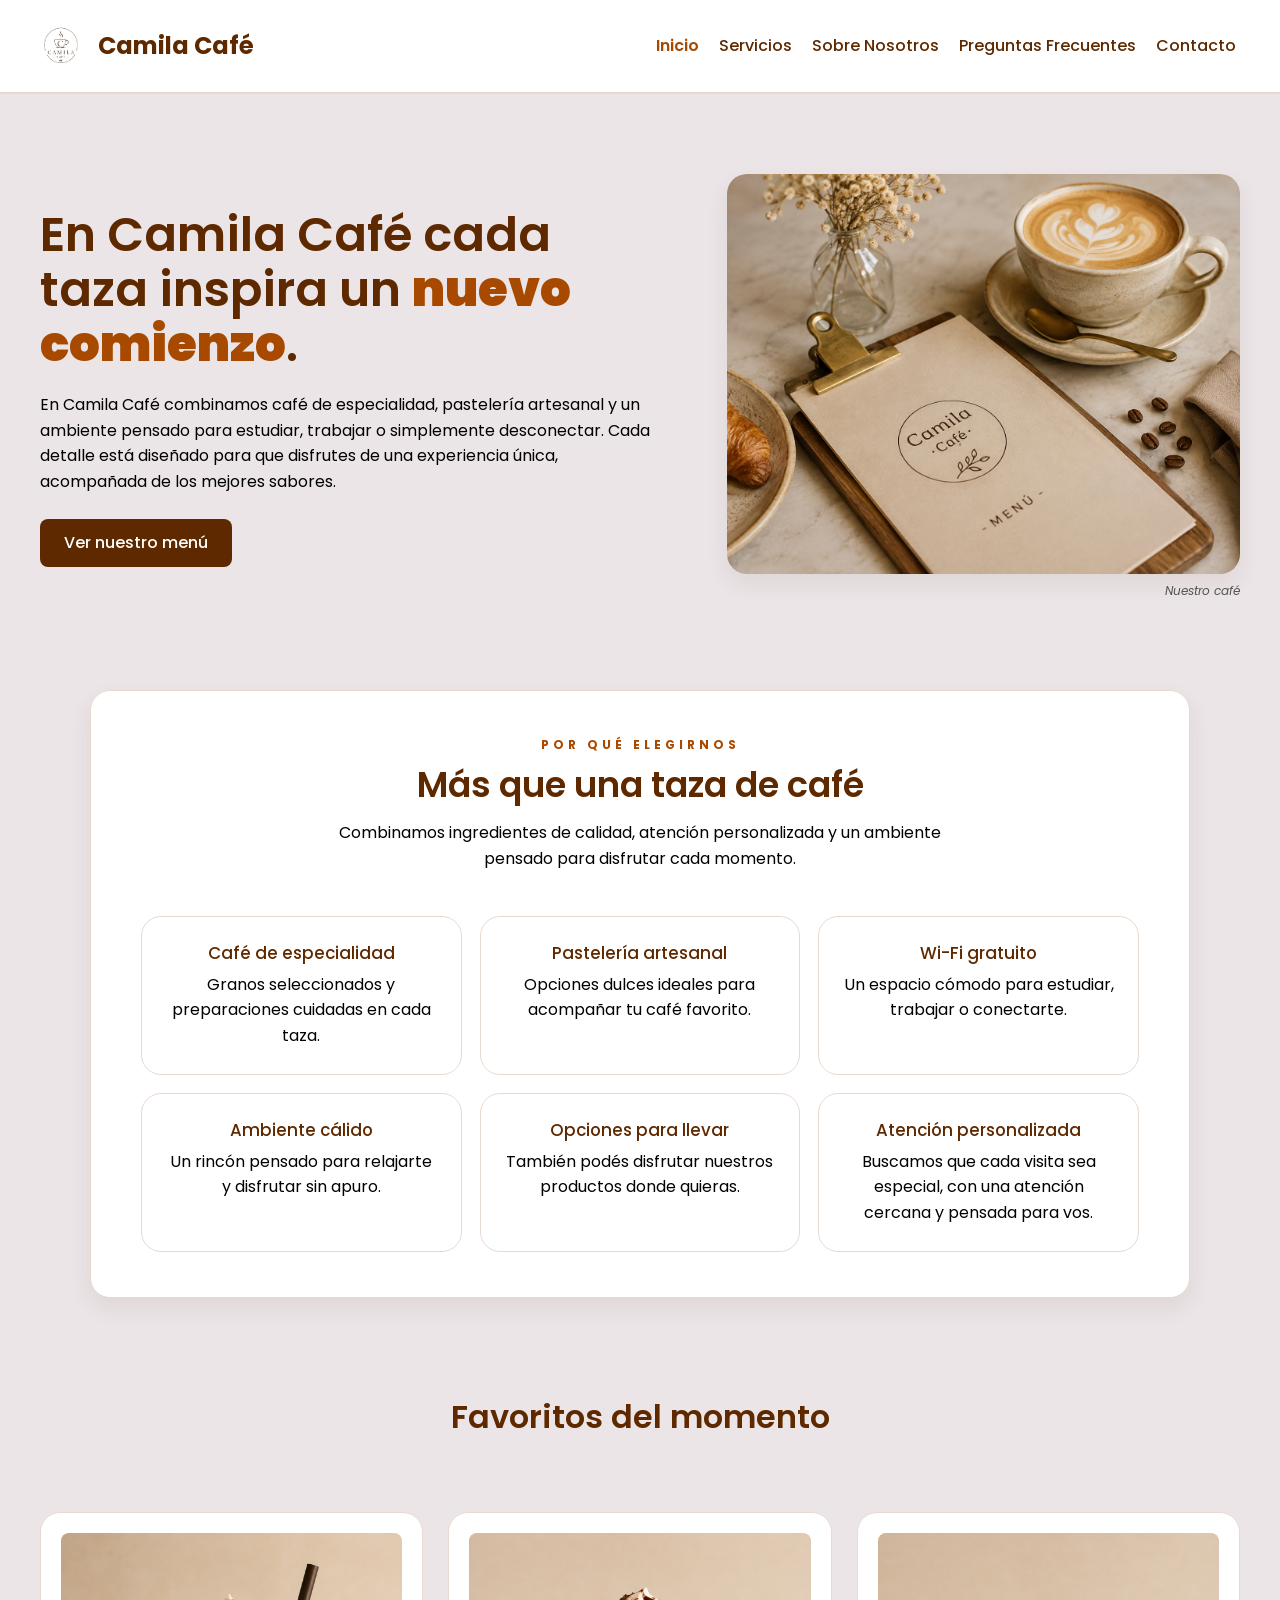
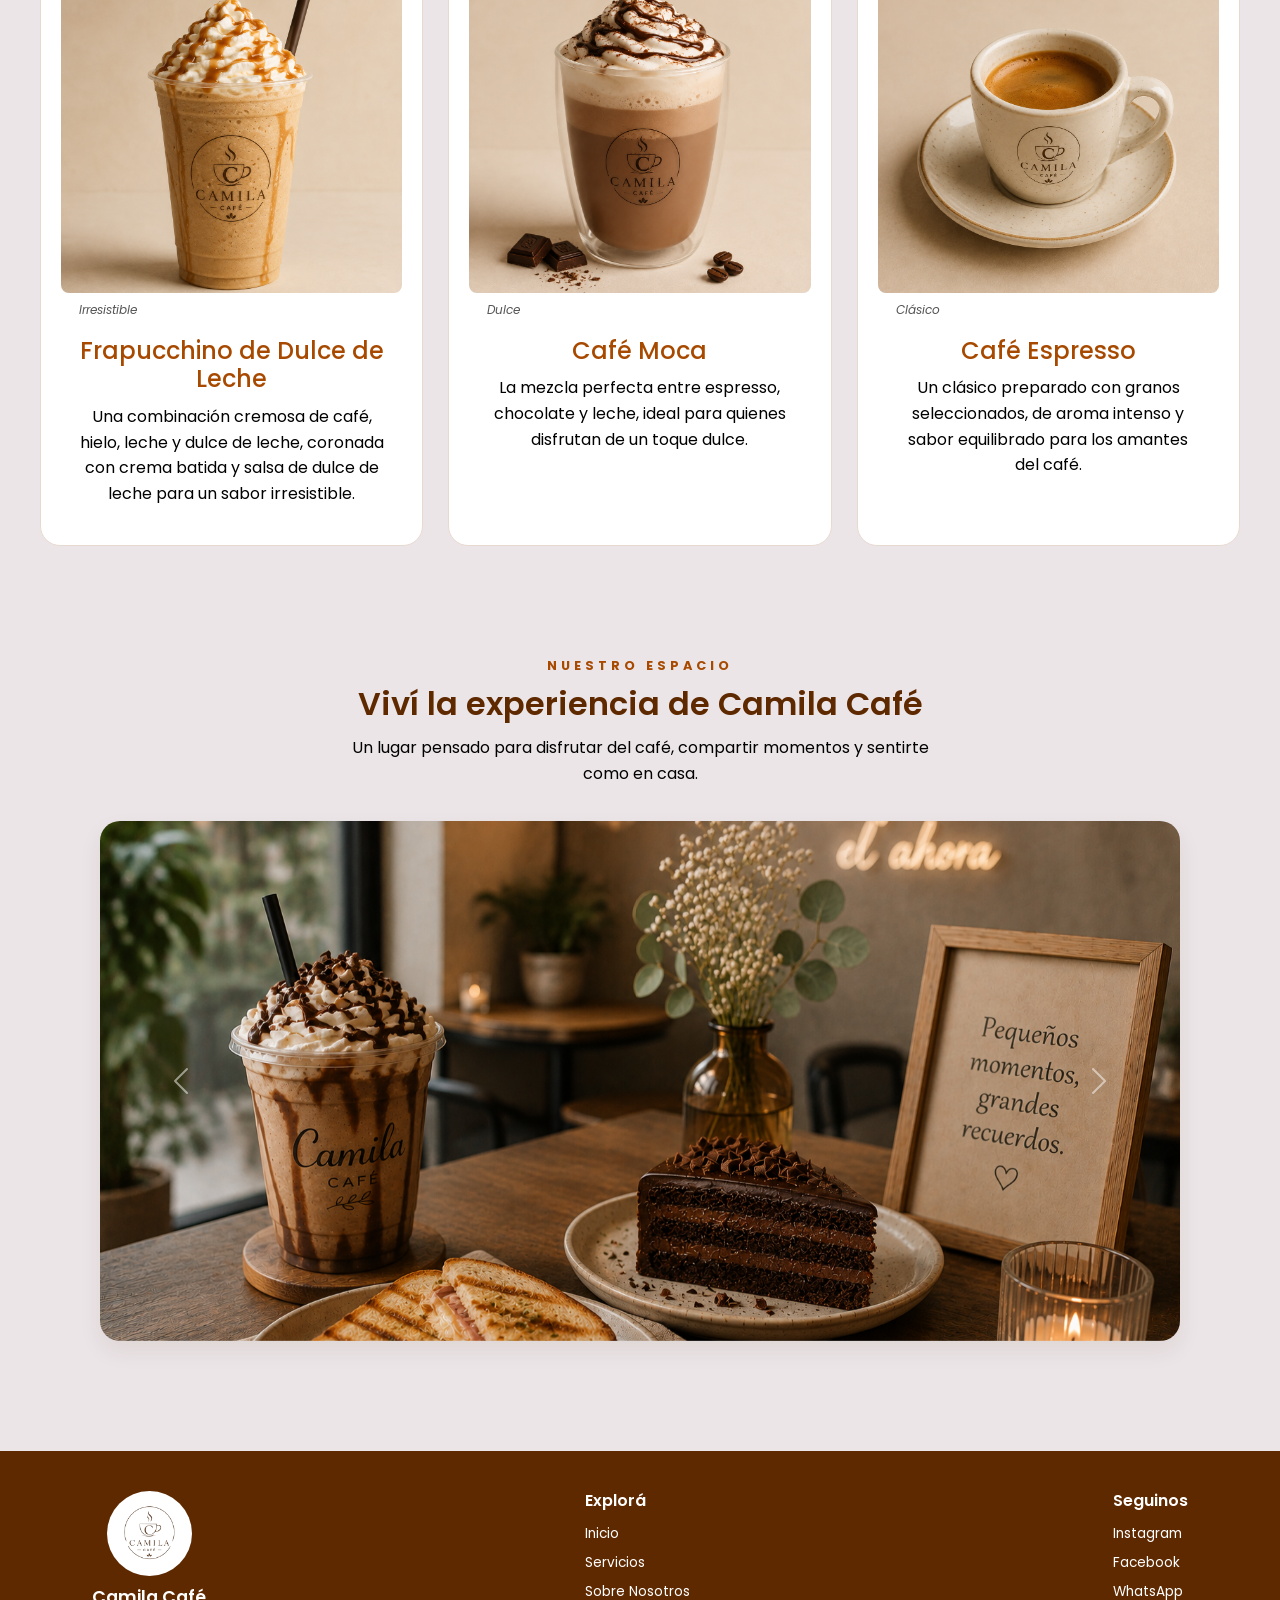
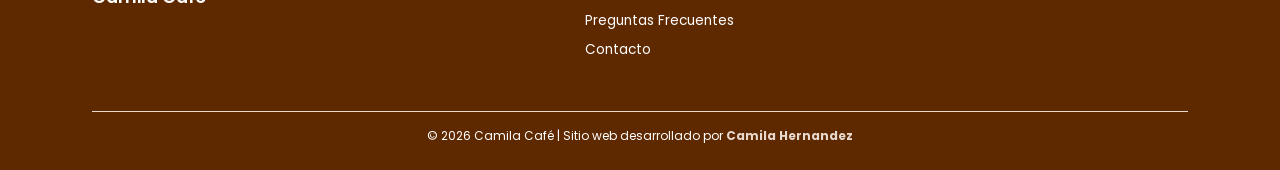
==== commit 9816eecd: "Corregi comas de keywords de SEO y elimine h3 del footer" ====
--- a/index.html
+++ b/index.html
@@ -20,8 +20,7 @@
 
     <meta name="description"
         content="Camila Café es un espacio cálido con café de especialidad, pastelería artesanal y opciones para disfrutar en el momento o llevar.">
-    <meta name="keywords"
-        content="Camila Café, café de especialidad,cafetería, café, pastelería">
+    <meta name="keywords" content="Camila Café, café de especialidad, cafetería, café, pastelería">
     <meta name="author" content="Camila Hernandez">
 
     <!-- BOOTSTRAP CSS -->
@@ -189,7 +188,8 @@
                     <div class="texto-favoritos">
                         <h3>Frapucchino de Dulce de Leche</h3>
                         <p>
-                            Una combinación cremosa de café, hielo, leche y dulce de leche, coronada con crema batida y salsa de dulce de leche para un sabor irresistible.
+                            Una combinación cremosa de café, hielo, leche y dulce de leche, coronada con crema batida y
+                            salsa de dulce de leche para un sabor irresistible.
                         </p>
 
                     </div>
@@ -259,19 +259,24 @@
                 <div class="carousel-inner">
 
                     <div class="carousel-item active">
-                        <img src="./assets/frappuccino-torta-tostado.png" class="d-block w-100" alt="Frappuccino, torta de chocolate y tostado en Camila Café">
+                        <img src="./assets/frappuccino-torta-tostado.png" class="d-block w-100"
+                            alt="Frappuccino, torta de chocolate y tostado en Camila Café">
                     </div>
                     <div class="carousel-item">
-                        <img src="./assets/cafe-cheesecake.png" class="d-block w-100" alt="Café con leche, porción de torta y croissant en Camila Café">
+                        <img src="./assets/cafe-cheesecake.png" class="d-block w-100"
+                            alt="Café con leche, porción de torta y croissant en Camila Café">
                     </div>
                     <div class="carousel-item">
-                        <img src="./assets/cafe-pasteleria-tostado.png" class="d-block w-100" alt="Variedad de cafés calientes y café frío en Camila Café">
+                        <img src="./assets/cafe-pasteleria-tostado.png" class="d-block w-100"
+                            alt="Variedad de cafés calientes y café frío en Camila Café">
                     </div>
                     <div class="carousel-item">
-                        <img src="./assets/cafe-roll-canela.png" class="d-block w-100" alt="Mesa con café y roll de canela en el interior de Camila Café">
+                        <img src="./assets/cafe-roll-canela.png" class="d-block w-100"
+                            alt="Mesa con café y roll de canela en el interior de Camila Café">
                     </div>
                     <div class="carousel-item">
-                        <img src="./assets/variedad-cafes.png" class="d-block w-100" alt="Café con leche y cheesecake con frutos rojos en Camila Café">
+                        <img src="./assets/variedad-cafes.png" class="d-block w-100"
+                            alt="Café con leche y cheesecake con frutos rojos en Camila Café">
                     </div>
 
                 </div>
@@ -313,9 +318,9 @@
                 <figure>
                     <img src="./assets/logo-camila-cafe-sin-fondo.png" alt="Logo Camila Café">
                     <figcaption>
-                        <h3>
-                            Camila Café
-                        </h3>
+
+                        Camila Café
+
                     </figcaption>
                 </figure>
 
--- a/styles/style.css
+++ b/styles/style.css
@@ -161,7 +161,7 @@
   border-radius: 50%;
   padding: 5px;
 }
-.footerlogo h3 {
+.footerlogo figcaption {
   margin: 8px 0 0;
   color: #FFFFFF;
   font-size: 1.1rem;
